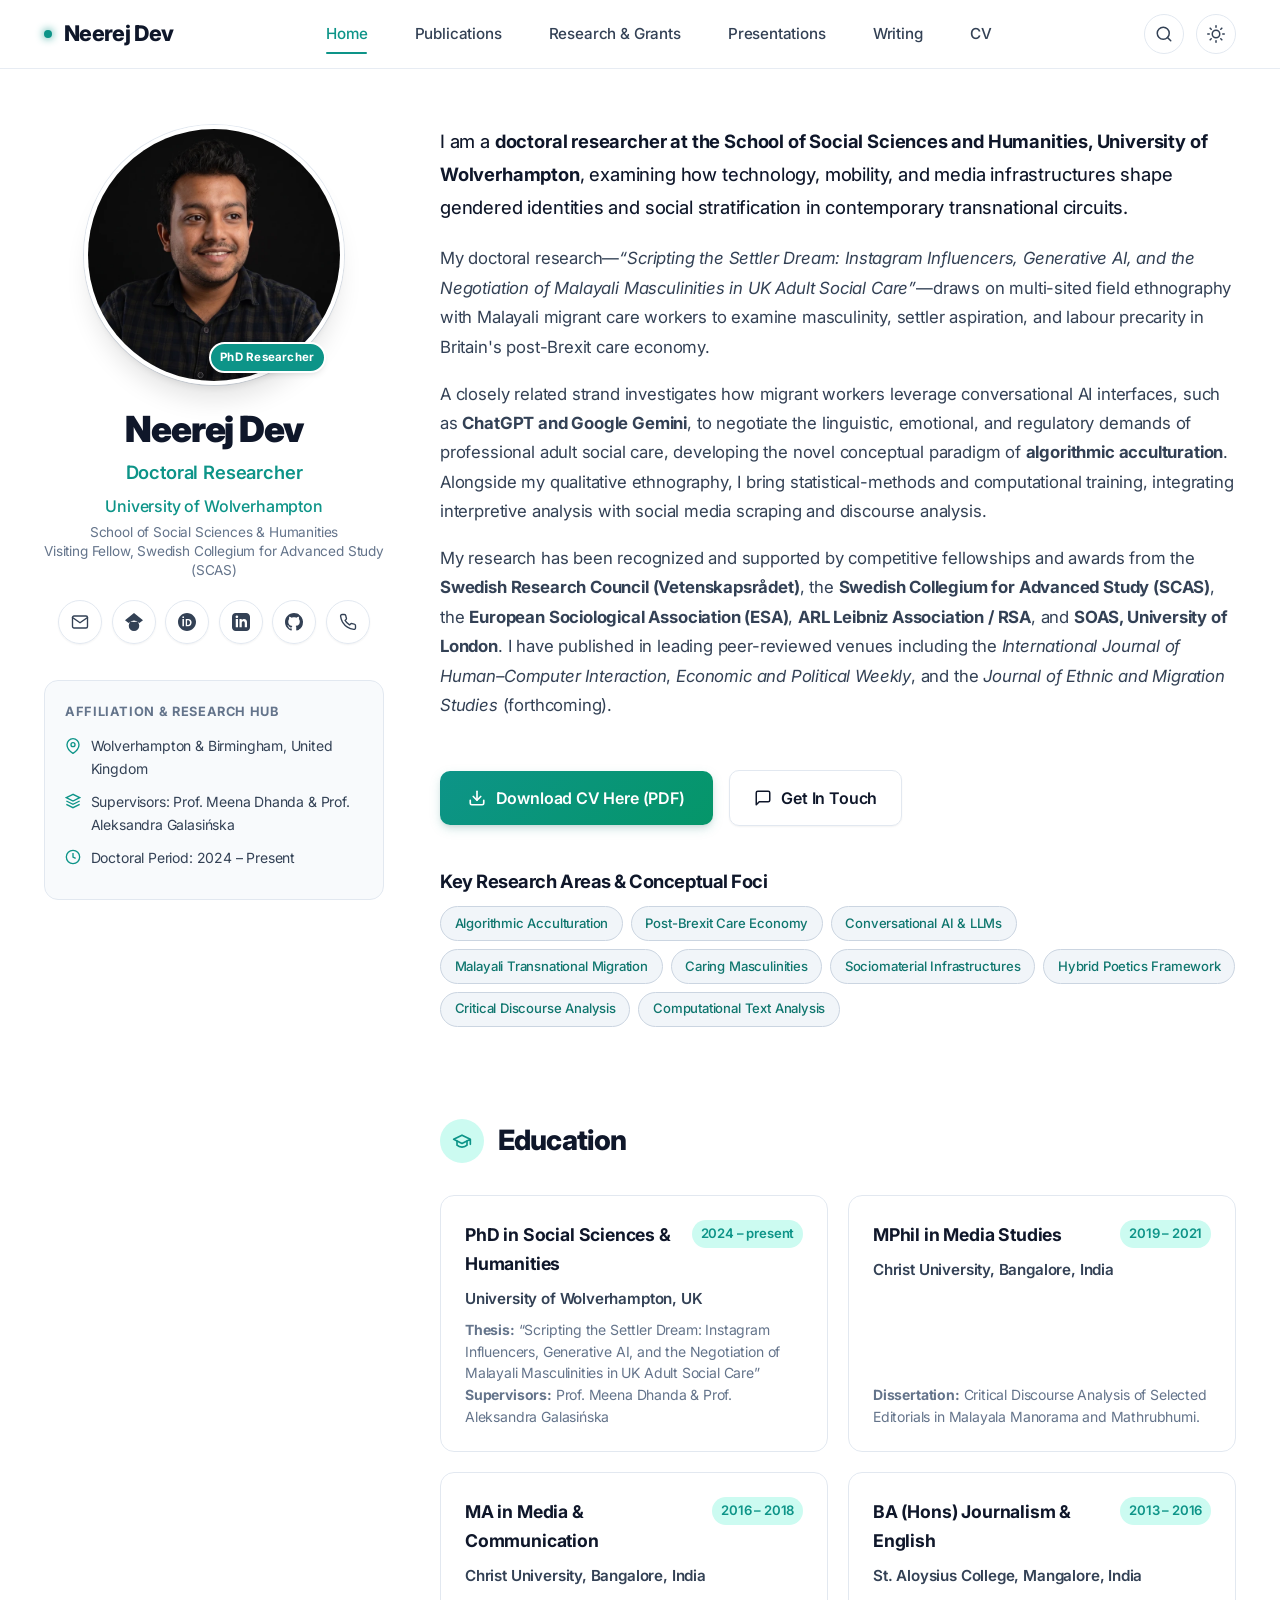
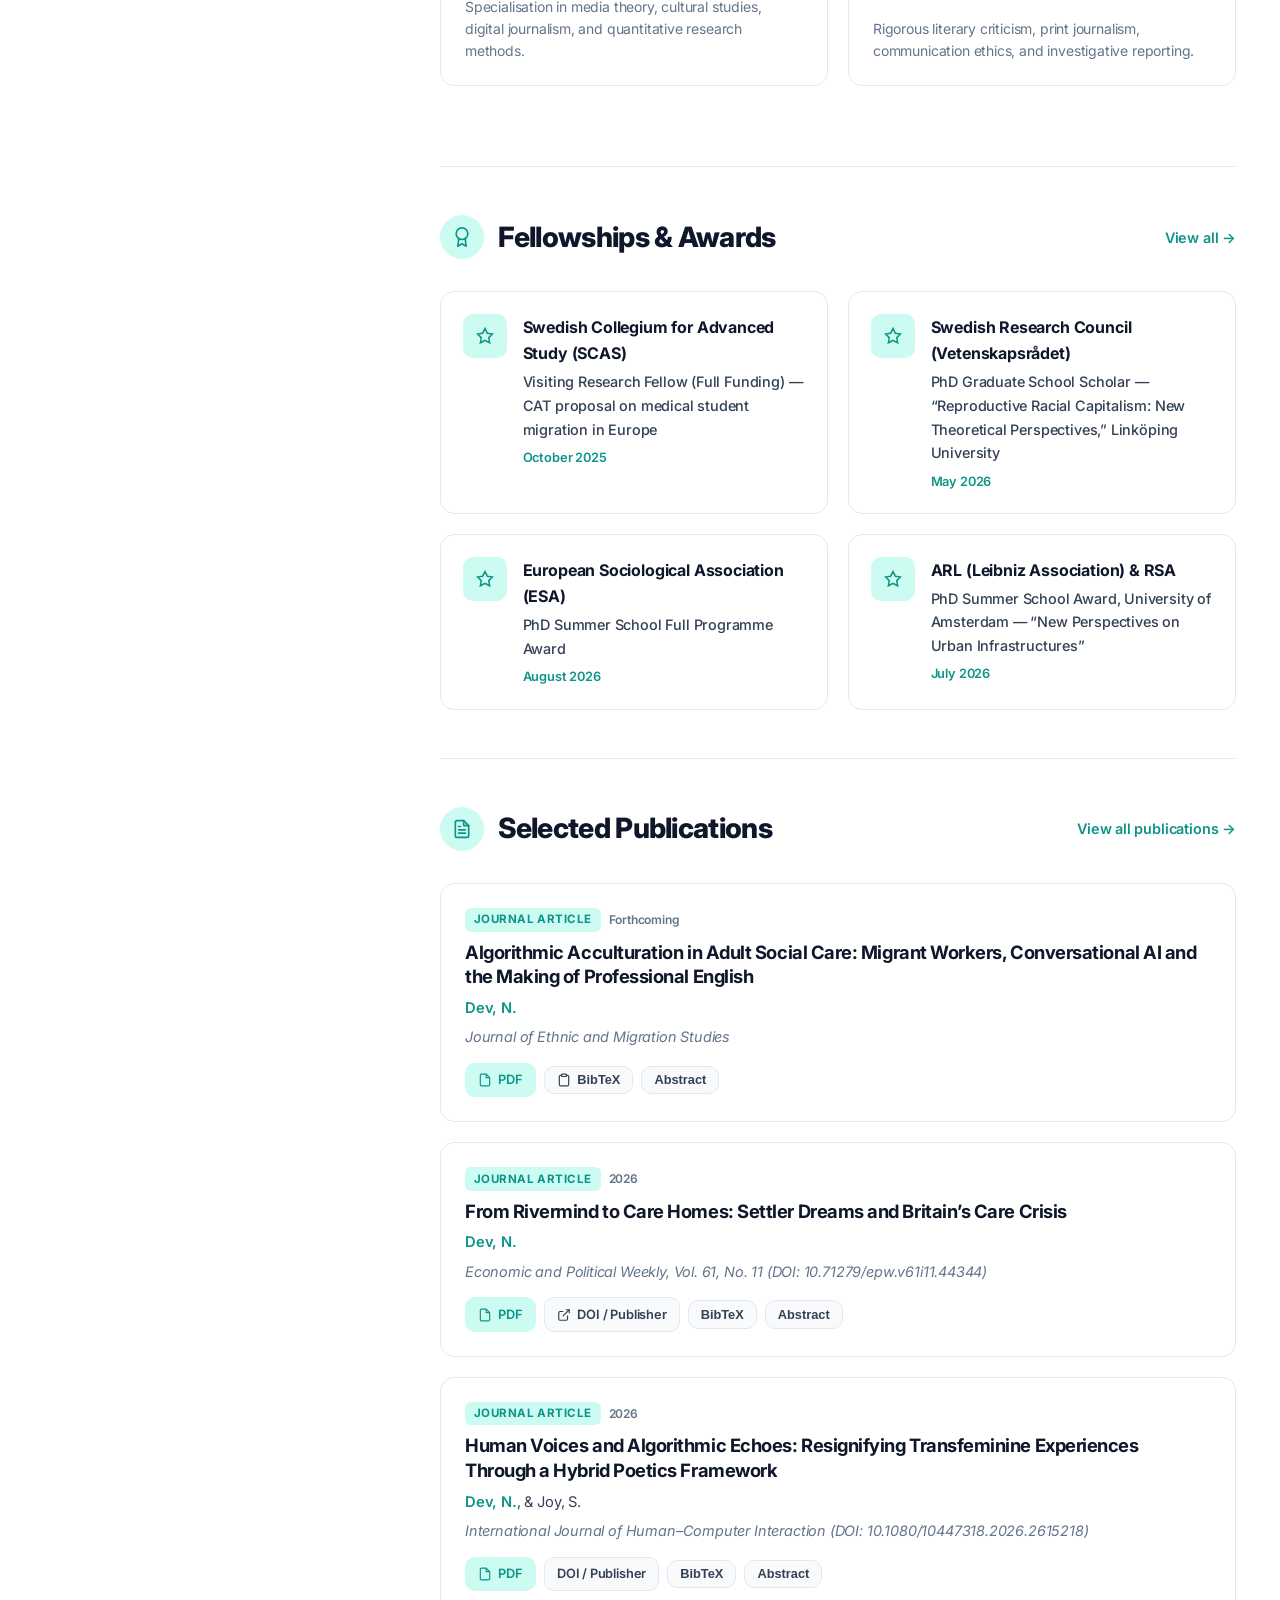
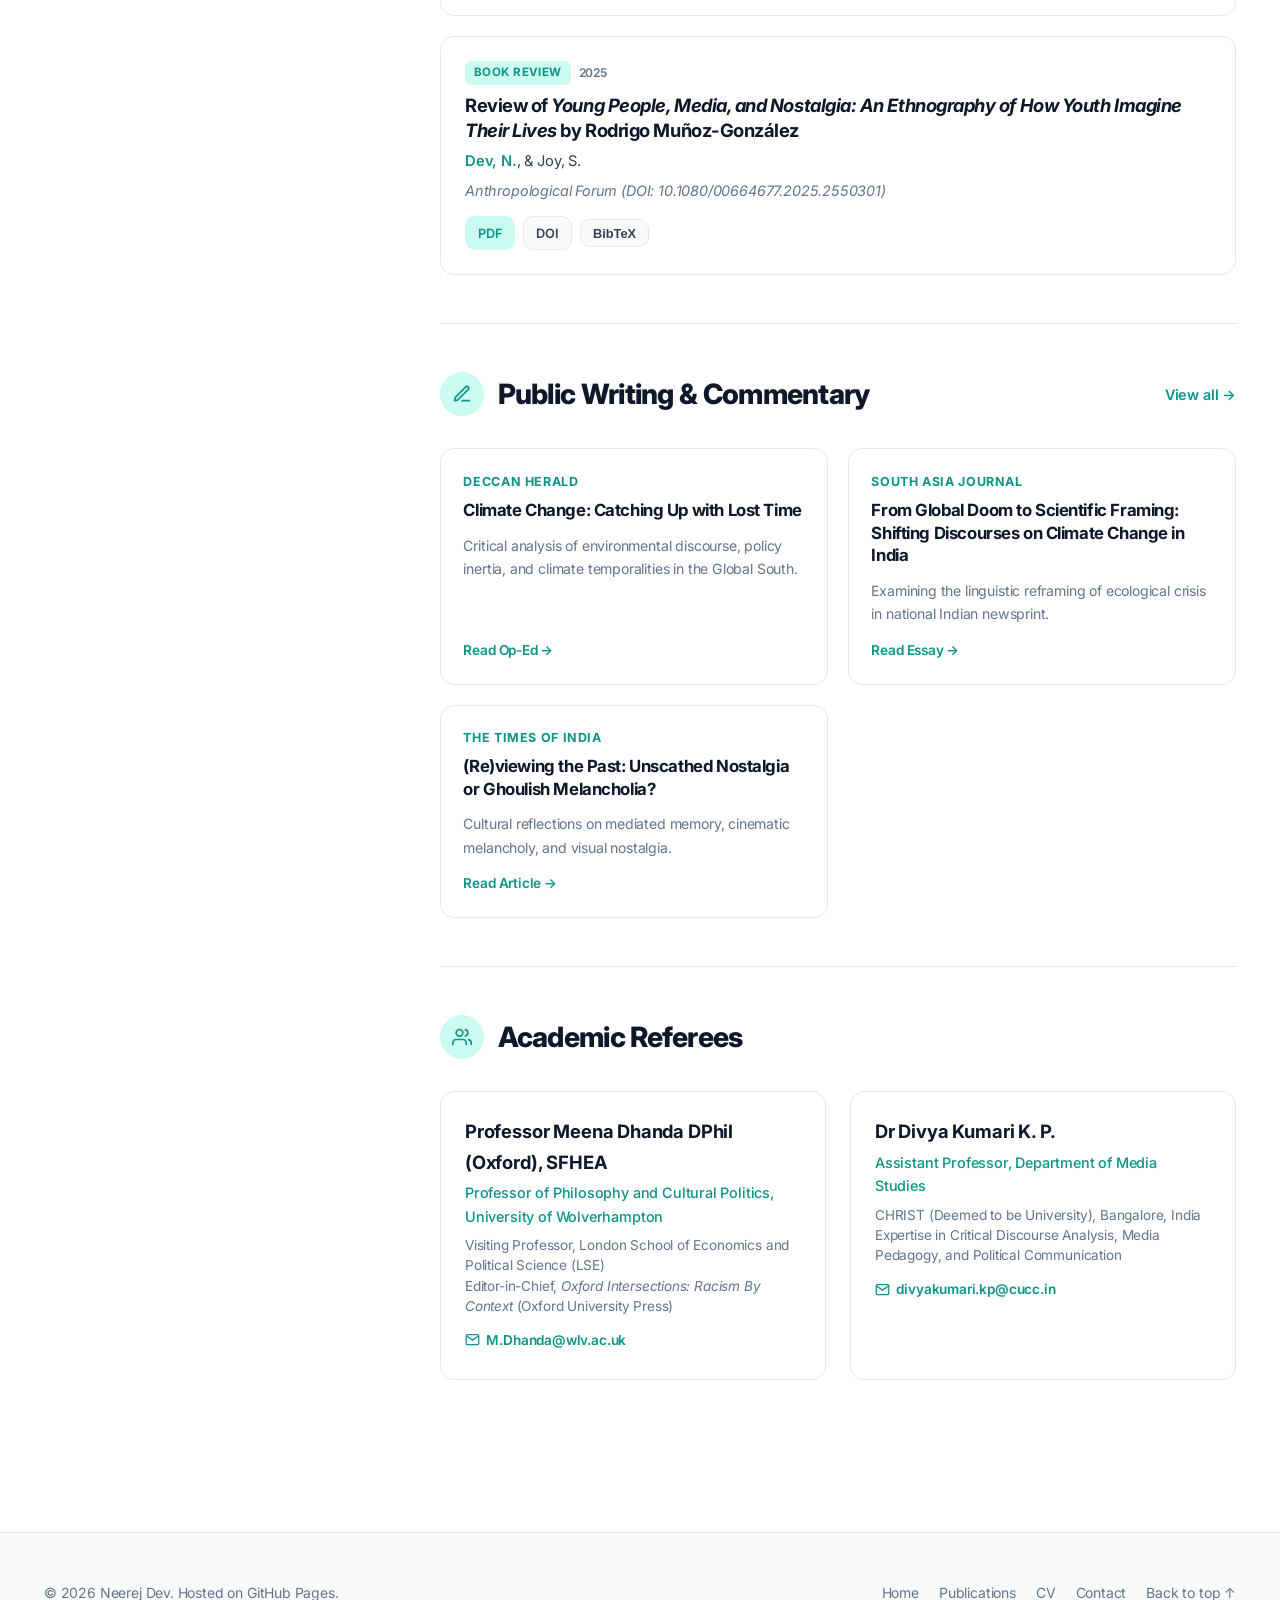
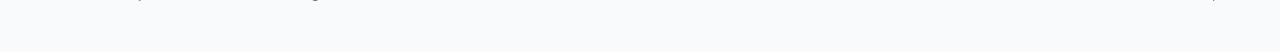
==== index.html @ 5bda4aef "Initial release of Neerej Dev academic website for GitHub Pages" ====
<!DOCTYPE html>
<html lang="en" data-theme="light">
<head>
  <meta charset="utf-8" />
  <meta name="viewport" content="width=device-width, initial-scale=1" />
  <title>Neerej Dev | Doctoral Researcher & Sociologist</title>
  
  <meta name="author" content="Neerej Dev" />
  <meta name="description" content="Personal academic website of Neerej Dev, Doctoral Researcher at the University of Wolverhampton examining technology, mobility, algorithmic acculturation, and media infrastructures." />
  
  <!-- Open Graph / Social Media Meta -->
  <meta property="og:site_name" content="Neerej Dev" />
  <meta property="og:title" content="Neerej Dev | Doctoral Researcher" />
  <meta property="og:description" content="Doctoral Researcher at University of Wolverhampton. Investigating migration, care economies, generative AI, and algorithmic acculturation." />
  <meta property="og:type" content="profile" />
  <meta property="og:image" content="assets/images/neerej-avatar.webp" />
  <meta name="twitter:card" content="summary" />
  <meta name="twitter:title" content="Neerej Dev" />
  <meta name="twitter:description" content="Doctoral Researcher at the University of Wolverhampton." />
  
  <link rel="icon" type="image/png" href="assets/images/favicon.png" />
  <link rel="apple-touch-icon" href="assets/images/favicon.png" />

  <!-- Google Fonts: Inter -->
  <link rel="preconnect" href="https://fonts.googleapis.com">
  <link rel="preconnect" href="https://fonts.gstatic.com" crossorigin>
  <link href="https://fonts.googleapis.com/css2?family=Inter:wght@300;400;500;600;700;800;900&display=swap" rel="stylesheet">

  <!-- Core Stylesheet -->
  <link rel="stylesheet" href="assets/css/style.css" />

  <!-- Schema.org Academic Profile JSON-LD -->
  <script type="application/ld+json">
  {
    "@context": "https://schema.org",
    "@type": "Person",
    "name": "Neerej Dev",
    "jobTitle": "Doctoral Researcher",
    "worksFor": {
      "@type": "CollegeOrUniversity",
      "name": "University of Wolverhampton"
    },
    "email": "mailto:N.dev2@wlv.ac.uk",
    "telephone": "+447721998365",
    "sameAs": [
      "https://scholar.google.com/citations?user=PYp7N-kAAAAJ&hl=en",
      "https://orcid.org/0000-0003-3918-2406",
      "https://www.linkedin.com/in/neerej-dev/",
      "https://github.com/neerejdev"
    ]
  }
  </script>
</head>

<body id="top">

  <!-- ========================================================================
       STICKY HEADER & NAVIGATION
       ======================================================================== -->
  <header class="site-header">
    <div class="container">
      <nav class="navbar" aria-label="Main Navigation">
        <a class="navbar-brand" href="index.html">
          <span class="brand-dot"></span>
          Neerej Dev
        </a>

        <ul class="nav-links" id="nav-links">
          <li><a class="nav-link active" href="index.html">Home</a></li>
          <li><a class="nav-link" href="publications.html">Publications</a></li>
          <li><a class="nav-link" href="research.html">Research & Grants</a></li>
          <li><a class="nav-link" href="talks.html">Presentations</a></li>
          <li><a class="nav-link" href="writing.html">Writing</a></li>
          <li><a class="nav-link" href="cv.html">CV</a></li>
        </ul>

        <div class="nav-actions">
          <!-- Live Instant Search Button -->
          <button class="icon-btn" id="search-toggle" aria-label="Search site" title="Search (Cmd+K)">
            <svg width="18" height="18" viewBox="0 0 24 24" fill="none" stroke="currentColor" stroke-width="2" stroke-linecap="round" stroke-linejoin="round">
              <circle cx="11" cy="11" r="8"></circle>
              <line x1="21" y1="21" x2="16.65" y2="16.65"></line>
            </svg>
          </button>

          <!-- Dark / Light Theme Toggle -->
          <button class="icon-btn" id="theme-toggle" aria-label="Toggle dark/light mode" title="Toggle Appearance">
            <!-- Sun icon (for dark mode) -->
            <svg class="sun-icon" width="18" height="18" viewBox="0 0 24 24" fill="none" stroke="currentColor" stroke-width="2" stroke-linecap="round" stroke-linejoin="round">
              <circle cx="12" cy="12" r="5"></circle>
              <line x1="12" y1="1" x2="12" y2="3"></line>
              <line x1="12" y1="21" x2="12" y2="23"></line>
              <line x1="4.22" y1="4.22" x2="5.64" y2="5.64"></line>
              <line x1="18.36" y1="18.36" x2="19.78" y2="19.78"></line>
              <line x1="1" y1="12" x2="3" y2="12"></line>
              <line x1="21" y1="12" x2="23" y2="12"></line>
              <line x1="4.22" y1="19.78" x2="5.64" y2="18.36"></line>
              <line x1="18.36" y1="5.64" x2="19.78" y2="4.22"></line>
            </svg>
          </button>

          <!-- Mobile Hamburger Toggle -->
          <button class="icon-btn mobile-menu-btn" id="mobile-menu-btn" aria-label="Toggle navigation menu">
            <svg width="20" height="20" viewBox="0 0 24 24" fill="none" stroke="currentColor" stroke-width="2" stroke-linecap="round" stroke-linejoin="round">
              <line x1="3" y1="12" x2="21" y2="12"></line>
              <line x1="3" y1="6" x2="21" y2="6"></line>
              <line x1="3" y1="18" x2="21" y2="18"></line>
            </svg>
          </button>
        </div>
      </nav>
    </div>
  </header>

  <!-- ========================================================================
       HERO PROFILE & BIOGRAPHY (hanzhang.xyz Layout)
       ======================================================================== -->
  <main>
    <section class="hero-section">
      <div class="container">
        <div class="hero-grid">
          
          <!-- LEFT COLUMN: Avatar, Title, Social Badges, Contact Quick Links -->
          <aside class="profile-col">
            <div class="avatar-wrapper">
              <picture>
                <source srcset="assets/images/neerej-avatar.webp" type="image/webp">
                <img src="assets/images/neerej-avatar.png" alt="Neerej Dev" class="avatar-img" width="260" height="260" />
              </picture>
              <span class="status-badge">PhD Researcher</span>
            </div>

            <h1 class="profile-name">Neerej Dev</h1>
            <p class="profile-title">Doctoral Researcher</p>
            <p class="profile-institution">
              <a href="https://www.wlv.ac.uk" target="_blank" rel="noopener">University of Wolverhampton</a>
            </p>
            <p class="profile-fellowship">
              School of Social Sciences & Humanities<br>
              Visiting Fellow, Swedish Collegium for Advanced Study (SCAS)
            </p>

            <!-- Social Links (Round interactive buttons) -->
            <div class="social-links">
              <!-- Email -->
              <a href="mailto:N.dev2@wlv.ac.uk" class="social-btn" title="Email: N.dev2@wlv.ac.uk" aria-label="Email">
                <svg width="18" height="18" viewBox="0 0 24 24" fill="none" stroke="currentColor" stroke-width="1.8" stroke-linecap="round" stroke-linejoin="round">
                  <path d="M4 4h16c1.1 0 2 .9 2 2v12c0 1.1-.9 2-2 2H4c-1.1 0-2-.9-2-2V6c0-1.1.9-2 2-2z"></path>
                  <polyline points="22,6 12,13 2,6"></polyline>
                </svg>
              </a>

              <!-- Google Scholar -->
              <a href="https://scholar.google.com/citations?user=PYp7N-kAAAAJ&hl=en" target="_blank" rel="noopener" class="social-btn" title="Google Scholar Profile" aria-label="Google Scholar">
                <svg width="18" height="18" viewBox="0 0 24 24" fill="currentColor">
                  <path d="M12 24a7 7 0 1 1 0-14 7 7 0 0 1 0 14zm0-24L0 9.5l4.838 3.94A8 8 0 0 1 12 12a8 8 0 0 1 7.162 1.44L24 9.5 12 0z"/>
                </svg>
              </a>

              <!-- ORCID -->
              <a href="https://orcid.org/0000-0003-3918-2406" target="_blank" rel="noopener" class="social-btn" title="ORCID iD" aria-label="ORCID">
                <svg width="18" height="18" viewBox="0 0 256 256" fill="currentColor">
                  <path d="M128 0C57.307 0 0 57.307 0 128s57.307 128 128 128 128-57.307 128-128S198.693 0 128 0zm-43.23 189.702H62.91V86.298h21.86v103.404zm-10.93-117.75c-7.07 0-12.8-5.73-12.8-12.8s5.73-12.8 12.8-12.8 12.8 5.73 12.8 12.8-5.73 12.8-12.8 12.8zm118.88 64.91c0 30.5-17.72 52.84-48.45 52.84H110.1V86.3h35.81c29.13 0 48.36 21.08 48.36 50.56zm-22.38.25c0-18.42-10.6-32.33-28.72-32.33h-12.78v64.67h12.78c18.12 0 28.72-13.92 28.72-32.34z"/>
                </svg>
              </a>

              <!-- LinkedIn -->
              <a href="https://www.linkedin.com/in/neerej-dev/" target="_blank" rel="noopener" class="social-btn" title="LinkedIn Profile" aria-label="LinkedIn">
                <svg width="18" height="18" viewBox="0 0 24 24" fill="currentColor">
                  <path d="M19 0h-14c-2.761 0-5 2.239-5 5v14c0 2.761 2.239 5 5 5h14c2.762 0 5-2.239 5-5v-14c0-2.761-2.761-5-5-5zm-11 19h-3v-11h3v11zm-1.5-12.268c-.966 0-1.75-.79-1.75-1.764s.784-1.764 1.75-1.764 1.75.79 1.75 1.764-.783 1.764-1.75 1.764zm13.5 12.268h-3v-5.604c0-3.368-4-3.113-4 0v5.604h-3v-11h3v1.765c1.396-2.586 7-2.777 7 2.476v6.759z"/>
                </svg>
              </a>

              <!-- GitHub -->
              <a href="https://github.com/neerejdev" target="_blank" rel="noopener" class="social-btn" title="GitHub Profile" aria-label="GitHub">
                <svg width="18" height="18" viewBox="0 0 24 24" fill="currentColor">
                  <path d="M12 0C5.37 0 0 5.37 0 12c0 5.31 3.435 9.795 8.205 11.385.6.105.825-.255.825-.57 0-.285-.015-1.23-.015-2.235-3.015.555-3.795-.735-4.035-1.41-.135-.345-.72-1.41-1.23-1.695-.42-.225-1.02-.78-.015-.795.945-.015 1.62.87 1.845 1.23 1.08 1.815 2.805 1.305 3.495.99.105-.78.42-1.305.765-1.605-2.67-.3-5.46-1.335-5.46-5.925 0-1.305.465-2.385 1.23-3.225-.12-.3-.54-1.53.12-3.18 0 0 1.005-.315 3.3 1.23.96-.27 1.98-.405 3-.405s2.04.135 3 .405c2.295-1.56 3.3-1.23 3.3-1.23.66 1.65.24 2.88.12 3.18.765.84 1.23 1.905 1.23 3.225 0 4.605-2.805 5.625-5.475 5.925.435.375.81 1.095.81 2.22 0 1.605-.015 2.895-.015 3.3 0 .315.225.69.825.57A12.02 12.02 0 0024 12c0-6.63-5.37-12-12-12z"/>
                </svg>
              </a>

              <!-- Phone -->
              <a href="tel:+447721998365" class="social-btn" title="Phone: +44 7721 998365" aria-label="Phone">
                <svg width="18" height="18" viewBox="0 0 24 24" fill="none" stroke="currentColor" stroke-width="1.8" stroke-linecap="round" stroke-linejoin="round">
                  <path d="M22 16.92v3a2 2 0 0 1-2.18 2 19.79 19.79 0 0 1-8.63-3.07 19.5 19.5 0 0 1-6-6 19.79 19.79 0 0 1-3.07-8.67A2 2 0 0 1 4.11 2h3a2 2 0 0 1 2 1.72 12.84 12.84 0 0 0 .7 2.81 2 2 0 0 1-.45 2.11L8.09 9.91a16 16 0 0 0 6 6l1.27-1.27a2 2 0 0 1 2.11-.45 12.84 12.84 0 0 0 2.81.7A2 2 0 0 1 22 16.92z"></path>
                </svg>
              </a>
            </div>

            <!-- Quick Meta Box -->
            <div class="sidebar-box">
              <div class="sidebar-box-title">Affiliation & Research Hub</div>
              <ul class="meta-list">
                <li class="meta-item">
                  <svg width="16" height="16" viewBox="0 0 24 24" fill="none" stroke="currentColor" stroke-width="2"><path d="M21 10c0 7-9 13-9 13s-9-6-9-13a9 9 0 0 1 18 0z"></path><circle cx="12" cy="10" r="3"></circle></svg>
                  <span>Wolverhampton & Birmingham, United Kingdom</span>
                </li>
                <li class="meta-item">
                  <svg width="16" height="16" viewBox="0 0 24 24" fill="none" stroke="currentColor" stroke-width="2"><path d="M12 2L2 7l10 5 10-5-10-5zM2 17l10 5 10-5M2 12l10 5 10-5"></path></svg>
                  <span>Supervisors: Prof. Meena Dhanda & Prof. Aleksandra Galasińska</span>
                </li>
                <li class="meta-item">
                  <svg width="16" height="16" viewBox="0 0 24 24" fill="none" stroke="currentColor" stroke-width="2"><circle cx="12" cy="12" r="10"></circle><polyline points="12 6 12 12 16 14"></polyline></svg>
                  <span>Doctoral Period: 2024 – Present</span>
                </li>
              </ul>
            </div>
          </aside>

          <!-- RIGHT COLUMN: Biography, CV Download, Education, Research Interests -->
          <article class="main-col">
            <div class="bio-prose">
              <p class="bio-lead">
                I am a <strong>doctoral researcher at the School of Social Sciences and Humanities, University of Wolverhampton</strong>, examining how technology, mobility, and media infrastructures shape gendered identities and social stratification in contemporary transnational circuits.
              </p>
              
              <p>
                My doctoral research—<em>“Scripting the Settler Dream: Instagram Influencers, Generative AI, and the Negotiation of Malayali Masculinities in UK Adult Social Care”</em>—draws on multi-sited field ethnography with Malayali migrant care workers to examine masculinity, settler aspiration, and labour precarity in Britain's post-Brexit care economy.
              </p>

              <p>
                A closely related strand investigates how migrant workers leverage conversational AI interfaces, such as <strong>ChatGPT and Google Gemini</strong>, to negotiate the linguistic, emotional, and regulatory demands of professional adult social care, developing the novel conceptual paradigm of <strong>algorithmic acculturation</strong>. Alongside my qualitative ethnography, I bring statistical-methods and computational training, integrating interpretive analysis with social media scraping and discourse analysis.
              </p>

              <p>
                My research has been recognized and supported by competitive fellowships and awards from the <strong>Swedish Research Council (Vetenskapsrådet)</strong>, the <strong>Swedish Collegium for Advanced Study (SCAS)</strong>, the <strong>European Sociological Association (ESA)</strong>, <strong>ARL Leibniz Association / RSA</strong>, and <strong>SOAS, University of London</strong>. I have published in leading peer-reviewed venues including the <em>International Journal of Human–Computer Interaction</em>, <em>Economic and Political Weekly</em>, and the <em>Journal of Ethnic and Migration Studies</em> (forthcoming).
              </p>
            </div>

            <!-- Download CV & Research Action Banner (hanzhang.xyz CTA style) -->
            <div class="action-banner">
              <a href="files/Neerej_Dev_CV.pdf" target="_blank" class="btn-primary" download="Neerej_Dev_CV.pdf">
                <svg width="18" height="18" viewBox="0 0 24 24" fill="none" stroke="currentColor" stroke-width="2.2" stroke-linecap="round" stroke-linejoin="round">
                  <path d="M21 15v4a2 2 0 0 1-2 2H5a2 2 0 0 1-2-2v-4"></path>
                  <polyline points="7 10 12 15 17 10"></polyline>
                  <line x1="12" y1="15" x2="12" y2="3"></line>
                </svg>
                Download CV Here (PDF)
              </a>

              <a href="mailto:N.dev2@wlv.ac.uk" class="btn-secondary">
                <svg width="18" height="18" viewBox="0 0 24 24" fill="none" stroke="currentColor" stroke-width="2" stroke-linecap="round" stroke-linejoin="round">
                  <path d="M21 15a2 2 0 0 1-2 2H7l-4 4V5a2 2 0 0 1 2-2h14a2 2 0 0 1 2 2z"></path>
                </svg>
                Get In Touch
              </a>
            </div>

            <!-- Research Interests Tag Cloud -->
            <div style="margin-bottom: 2rem;">
              <h3 style="font-size: 1.15rem; font-weight: 700; margin-bottom: 0.85rem; color: var(--text-primary);">
                Key Research Areas & Conceptual Foci
              </h3>
              <div class="tag-cloud">
                <span class="tag-pill">Algorithmic Acculturation</span>
                <span class="tag-pill">Post-Brexit Care Economy</span>
                <span class="tag-pill">Conversational AI & LLMs</span>
                <span class="tag-pill">Malayali Transnational Migration</span>
                <span class="tag-pill">Caring Masculinities</span>
                <span class="tag-pill">Sociomaterial Infrastructures</span>
                <span class="tag-pill">Hybrid Poetics Framework</span>
                <span class="tag-pill">Critical Discourse Analysis</span>
                <span class="tag-pill">Computational Text Analysis</span>
              </div>
            </div>

            <!-- ==============================================================
                 EDUCATION SECTION (hanzhang.xyz style cards)
                 ============================================================== -->
            <section class="section" id="education" style="border-top: none; padding-top: 1rem;">
              <div class="section-header">
                <div class="section-title-wrap">
                  <div class="section-icon-badge">
                    <svg width="20" height="20" viewBox="0 0 24 24" fill="none" stroke="currentColor" stroke-width="2" stroke-linecap="round" stroke-linejoin="round">
                      <path d="M22 10v6M2 10l10-5 10 5-10 5z"></path>
                      <path d="M6 12v5c3 3 9 3 12 0v-5"></path>
                    </svg>
                  </div>
                  <h2 class="section-title">Education</h2>
                </div>
              </div>

              <div class="education-grid">
                <!-- PhD -->
                <div class="edu-card">
                  <div class="edu-header">
                    <div class="edu-degree">PhD in Social Sciences & Humanities</div>
                    <span class="edu-year">2024 – present</span>
                  </div>
                  <div class="edu-institution">University of Wolverhampton, UK</div>
                  <div class="edu-details">
                    <strong>Thesis:</strong> “Scripting the Settler Dream: Instagram Influencers, Generative AI, and the Negotiation of Malayali Masculinities in UK Adult Social Care”<br>
                    <strong>Supervisors:</strong> Prof. Meena Dhanda & Prof. Aleksandra Galasińska
                  </div>
                </div>

                <!-- MPhil -->
                <div class="edu-card">
                  <div class="edu-header">
                    <div class="edu-degree">MPhil in Media Studies</div>
                    <span class="edu-year">2019 – 2021</span>
                  </div>
                  <div class="edu-institution">Christ University, Bangalore, India</div>
                  <div class="edu-details">
                    <strong>Dissertation:</strong> Critical Discourse Analysis of Selected Editorials in Malayala Manorama and Mathrubhumi.
                  </div>
                </div>

                <!-- MA -->
                <div class="edu-card">
                  <div class="edu-header">
                    <div class="edu-degree">MA in Media & Communication</div>
                    <span class="edu-year">2016 – 2018</span>
                  </div>
                  <div class="edu-institution">Christ University, Bangalore, India</div>
                  <div class="edu-details">
                    Specialisation in media theory, cultural studies, digital journalism, and quantitative research methods.
                  </div>
                </div>

                <!-- BA -->
                <div class="edu-card">
                  <div class="edu-header">
                    <div class="edu-degree">BA (Hons) Journalism & English</div>
                    <span class="edu-year">2013 – 2016</span>
                  </div>
                  <div class="edu-institution">St. Aloysius College, Mangalore, India</div>
                  <div class="edu-details">
                    Rigorous literary criticism, print journalism, communication ethics, and investigative reporting.
                  </div>
                </div>
              </div>
            </section>

            <!-- ==============================================================
                 FELLOWSHIPS, GRANTS & AWARDS (hanzhang.xyz style)
                 ============================================================== -->
            <section class="section" id="awards">
              <div class="section-header">
                <div class="section-title-wrap">
                  <div class="section-icon-badge">
                    <svg width="20" height="20" viewBox="0 0 24 24" fill="none" stroke="currentColor" stroke-width="2" stroke-linecap="round" stroke-linejoin="round">
                      <circle cx="12" cy="8" r="7"></circle>
                      <polyline points="8.21 13.89 7 23 12 20 17 23 15.79 13.88"></polyline>
                    </svg>
                  </div>
                  <h2 class="section-title">Fellowships & Awards</h2>
                </div>
                <a href="research.html" class="section-link">View all &rarr;</a>
              </div>

              <div class="award-grid">
                <!-- SCAS Uppsala -->
                <div class="award-card">
                  <div class="award-icon-box">
                    <svg width="18" height="18" viewBox="0 0 24 24" fill="none" stroke="currentColor" stroke-width="2"><path d="M12 2l3.09 6.26L22 9.27l-5 4.87 1.18 6.88L12 17.77l-6.18 3.25L7 14.14 2 9.27l6.91-1.01L12 2z"></path></svg>
                  </div>
                  <div class="award-body">
                    <div class="award-org">Swedish Collegium for Advanced Study (SCAS)</div>
                    <div class="award-title">Visiting Research Fellow (Full Funding) — CAT proposal on medical student migration in Europe</div>
                    <div class="award-date">October 2025</div>
                  </div>
                </div>

                <!-- Vetenskapsrådet / Linköping -->
                <div class="award-card">
                  <div class="award-icon-box">
                    <svg width="18" height="18" viewBox="0 0 24 24" fill="none" stroke="currentColor" stroke-width="2"><path d="M12 2l3.09 6.26L22 9.27l-5 4.87 1.18 6.88L12 17.77l-6.18 3.25L7 14.14 2 9.27l6.91-1.01L12 2z"></path></svg>
                  </div>
                  <div class="award-body">
                    <div class="award-org">Swedish Research Council (Vetenskapsrådet)</div>
                    <div class="award-title">PhD Graduate School Scholar — “Reproductive Racial Capitalism: New Theoretical Perspectives,” Linköping University</div>
                    <div class="award-date">May 2026</div>
                  </div>
                </div>

                <!-- ESA -->
                <div class="award-card">
                  <div class="award-icon-box">
                    <svg width="18" height="18" viewBox="0 0 24 24" fill="none" stroke="currentColor" stroke-width="2"><path d="M12 2l3.09 6.26L22 9.27l-5 4.87 1.18 6.88L12 17.77l-6.18 3.25L7 14.14 2 9.27l6.91-1.01L12 2z"></path></svg>
                  </div>
                  <div class="award-body">
                    <div class="award-org">European Sociological Association (ESA)</div>
                    <div class="award-title">PhD Summer School Full Programme Award</div>
                    <div class="award-date">August 2026</div>
                  </div>
                </div>

                <!-- ARL Leibniz / RSA Amsterdam -->
                <div class="award-card">
                  <div class="award-icon-box">
                    <svg width="18" height="18" viewBox="0 0 24 24" fill="none" stroke="currentColor" stroke-width="2"><path d="M12 2l3.09 6.26L22 9.27l-5 4.87 1.18 6.88L12 17.77l-6.18 3.25L7 14.14 2 9.27l6.91-1.01L12 2z"></path></svg>
                  </div>
                  <div class="award-body">
                    <div class="award-org">ARL (Leibniz Association) & RSA</div>
                    <div class="award-title">PhD Summer School Award, University of Amsterdam — “New Perspectives on Urban Infrastructures”</div>
                    <div class="award-date">July 2026</div>
                  </div>
                </div>
              </div>
            </section>

            <!-- ==============================================================
                 SELECTED PUBLICATIONS PREVIEW (hanzhang.xyz style)
                 ============================================================== -->
            <section class="section" id="publications">
              <div class="section-header">
                <div class="section-title-wrap">
                  <div class="section-icon-badge">
                    <svg width="20" height="20" viewBox="0 0 24 24" fill="none" stroke="currentColor" stroke-width="2" stroke-linecap="round" stroke-linejoin="round">
                      <path d="M14 2H6a2 2 0 0 0-2 2v16a2 2 0 0 0 2 2h12a2 2 0 0 0 2-2V8z"></path>
                      <polyline points="14 2 14 8 20 8"></polyline>
                      <line x1="16" y1="13" x2="8" y2="13"></line>
                      <line x1="16" y1="17" x2="8" y2="17"></line>
                      <polyline points="10 9 9 9 8 9"></polyline>
                    </svg>
                  </div>
                  <h2 class="section-title">Selected Publications</h2>
                </div>
                <a href="publications.html" class="section-link">View all publications &rarr;</a>
              </div>

              <div class="pub-list">
                
                <!-- JEMS Forthcoming -->
                <div class="pub-card" id="pub-dev2026algorithmic" data-type="journal">
                  <div class="pub-meta-top">
                    <span class="pub-type-badge">Journal Article</span>
                    <span class="pub-year-badge">Forthcoming</span>
                  </div>
                  <h3 class="pub-title">
                    <a href="publications.html#pub-dev2026algorithmic">Algorithmic Acculturation in Adult Social Care: Migrant Workers, Conversational AI and the Making of Professional English</a>
                  </h3>
                  <div class="pub-authors"><strong>Dev, N.</strong></div>
                  <div class="pub-venue">Journal of Ethnic and Migration Studies</div>
                  <div class="pub-links">
                    <a href="files/Neerej_Dev_CV.pdf" class="pub-action-btn btn-pdf" target="_blank">
                      <svg width="14" height="14" viewBox="0 0 24 24" fill="none" stroke="currentColor" stroke-width="2"><path d="M14 2H6a2 2 0 0 0-2 2v16a2 2 0 0 0 2 2h12a2 2 0 0 0 2-2V8z"></path><polyline points="14 2 14 8 20 8"></polyline></svg>
                      PDF
                    </a>
                    <button class="pub-action-btn" onclick="openBibtexModal('dev2026algorithmic')">
                      <svg width="14" height="14" viewBox="0 0 24 24" fill="none" stroke="currentColor" stroke-width="2"><path d="M16 4h2a2 2 0 0 1 2 2v14a2 2 0 0 1-2 2H6a2 2 0 0 1-2-2V6a2 2 0 0 1 2-2h2"></path><rect x="8" y="2" width="8" height="4" rx="1" ry="1"></rect></svg>
                      BibTeX
                    </button>
                    <button class="pub-action-btn" onclick="toggleAbstract('dev2026algorithmic')">
                      Abstract
                    </button>
                  </div>
                  <div class="pub-abstract" id="abstract-dev2026algorithmic">
                    Examines how Malayali migrant care workers in post-Brexit Britain utilize generative conversational AI platforms (ChatGPT and Google Gemini) to navigate the punitive linguistic and regulatory demands of clinical recording in elder care homes, theorizing the emergence of <em>algorithmic acculturation</em>.
                  </div>
                </div>

                <!-- EPW 2026 Settler Dreams -->
                <div class="pub-card" id="pub-dev2026from" data-type="journal">
                  <div class="pub-meta-top">
                    <span class="pub-type-badge">Journal Article</span>
                    <span class="pub-year-badge">2026</span>
                  </div>
                  <h3 class="pub-title">
                    <a href="files/From-Rivermind-to-Care-Homes-Settler-Dreams-EPW-2026.pdf" target="_blank">From Rivermind to Care Homes: Settler Dreams and Britain’s Care Crisis</a>
                  </h3>
                  <div class="pub-authors"><strong>Dev, N.</strong></div>
                  <div class="pub-venue">Economic and Political Weekly, Vol. 61, No. 11 (DOI: 10.71279/epw.v61i11.44344)</div>
                  <div class="pub-links">
                    <a href="files/From-Rivermind-to-Care-Homes-Settler-Dreams-EPW-2026.pdf" class="pub-action-btn btn-pdf" target="_blank">
                      <svg width="14" height="14" viewBox="0 0 24 24" fill="none" stroke="currentColor" stroke-width="2"><path d="M14 2H6a2 2 0 0 0-2 2v16a2 2 0 0 0 2 2h12a2 2 0 0 0 2-2V8z"></path><polyline points="14 2 14 8 20 8"></polyline></svg>
                      PDF
                    </a>
                    <a href="https://doi.org/10.71279/epw.v61i11.44344" class="pub-action-btn" target="_blank" rel="noopener">
                      <svg width="14" height="14" viewBox="0 0 24 24" fill="none" stroke="currentColor" stroke-width="2"><path d="M18 13v6a2 2 0 0 1-2 2H5a2 2 0 0 1-2-2V8a2 2 0 0 1 2-2h6"></path><polyline points="15 3 21 3 21 9"></polyline><line x1="10" y1="14" x2="21" y2="3"></line></svg>
                      DOI / Publisher
                    </a>
                    <button class="pub-action-btn" onclick="openBibtexModal('dev2026from')">
                      BibTeX
                    </button>
                    <button class="pub-action-btn" onclick="toggleAbstract('dev2026from')">
                      Abstract
                    </button>
                  </div>
                  <div class="pub-abstract" id="abstract-dev2026from">
                    Critically interrogates how post-Brexit visa conditionality and institutional shortages produce hyper-precarity for Malayali migrant care workers, tracing how aspirations of settlement collide with the extractive routines of the British care home.
                  </div>
                </div>

                <!-- IJHCI 2026 -->
                <div class="pub-card" id="pub-dev2026human" data-type="journal">
                  <div class="pub-meta-top">
                    <span class="pub-type-badge">Journal Article</span>
                    <span class="pub-year-badge">2026</span>
                  </div>
                  <h3 class="pub-title">
                    <a href="files/Human-Voices-and-Algorithmic-Echoes-IJHCI-2026.pdf" target="_blank">Human Voices and Algorithmic Echoes: Resignifying Transfeminine Experiences Through a Hybrid Poetics Framework</a>
                  </h3>
                  <div class="pub-authors"><strong>Dev, N.</strong>, & Joy, S.</div>
                  <div class="pub-venue">International Journal of Human–Computer Interaction (DOI: 10.1080/10447318.2026.2615218)</div>
                  <div class="pub-links">
                    <a href="files/Human-Voices-and-Algorithmic-Echoes-IJHCI-2026.pdf" class="pub-action-btn btn-pdf" target="_blank">
                      <svg width="14" height="14" viewBox="0 0 24 24" fill="none" stroke="currentColor" stroke-width="2"><path d="M14 2H6a2 2 0 0 0-2 2v16a2 2 0 0 0 2 2h12a2 2 0 0 0 2-2V8z"></path><polyline points="14 2 14 8 20 8"></polyline></svg>
                      PDF
                    </a>
                    <a href="https://doi.org/10.1080/10447318.2026.2615218" class="pub-action-btn" target="_blank" rel="noopener">
                      DOI / Publisher
                    </a>
                    <button class="pub-action-btn" onclick="openBibtexModal('dev2026human')">
                      BibTeX
                    </button>
                    <button class="pub-action-btn" onclick="toggleAbstract('dev2026human')">
                      Abstract
                    </button>
                  </div>
                  <div class="pub-abstract" id="abstract-dev2026human">
                    Introduces the Hybrid Poetics Framework (HPF) to evaluate whether LLMs (GPT-4o) can authentically echo marginalized transfeminine subjectivities through focus groups and Turing-style qualitative discernment.
                  </div>
                </div>

                <!-- Anthropological Forum 2025 -->
                <div class="pub-card" id="pub-dev2025young" data-type="review">
                  <div class="pub-meta-top">
                    <span class="pub-type-badge">Book Review</span>
                    <span class="pub-year-badge">2025</span>
                  </div>
                  <h3 class="pub-title">
                    <a href="files/Young-People-Media-and-Nostalgia-Review-2025.pdf" target="_blank">Review of <em>Young People, Media, and Nostalgia: An Ethnography of How Youth Imagine Their Lives</em> by Rodrigo Muñoz-González</a>
                  </h3>
                  <div class="pub-authors"><strong>Dev, N.</strong>, & Joy, S.</div>
                  <div class="pub-venue">Anthropological Forum (DOI: 10.1080/00664677.2025.2550301)</div>
                  <div class="pub-links">
                    <a href="files/Young-People-Media-and-Nostalgia-Review-2025.pdf" class="pub-action-btn btn-pdf" target="_blank">
                      PDF
                    </a>
                    <a href="https://doi.org/10.1080/00664677.2025.2550301" class="pub-action-btn" target="_blank" rel="noopener">
                      DOI
                    </a>
                    <button class="pub-action-btn" onclick="openBibtexModal('dev2025young')">
                      BibTeX
                    </button>
                  </div>
                </div>

              </div>
            </section>

            <!-- ==============================================================
                 PUBLIC WRITING & MEDIA ESSAYS
                 ============================================================== -->
            <section class="section" id="writing">
              <div class="section-header">
                <div class="section-title-wrap">
                  <div class="section-icon-badge">
                    <svg width="20" height="20" viewBox="0 0 24 24" fill="none" stroke="currentColor" stroke-width="2" stroke-linecap="round" stroke-linejoin="round">
                      <path d="M12 20h9"></path>
                      <path d="M16.5 3.5a2.121 2.121 0 0 1 3 3L7 19l-4 1 1-4L16.5 3.5z"></path>
                    </svg>
                  </div>
                  <h2 class="section-title">Public Writing & Commentary</h2>
                </div>
                <a href="writing.html" class="section-link">View all &rarr;</a>
              </div>

              <div class="writing-grid">
                <div class="writing-card">
                  <div>
                    <div class="writing-outlet">Deccan Herald</div>
                    <h3 class="writing-title">Climate Change: Catching Up with Lost Time</h3>
                    <p style="font-size: 0.88rem; color: var(--text-muted); margin-bottom: 0.85rem;">
                      Critical analysis of environmental discourse, policy inertia, and climate temporalities in the Global South.
                    </p>
                  </div>
                  <a href="https://www.deccanherald.com/opinion/in-perspective/climate-change-catching-up-with-lost-time-1118784.html" target="_blank" rel="noopener" class="writing-link">
                    Read Op-Ed &rarr;
                  </a>
                </div>

                <div class="writing-card">
                  <div>
                    <div class="writing-outlet">South Asia Journal</div>
                    <h3 class="writing-title">From Global Doom to Scientific Framing: Shifting Discourses on Climate Change in India</h3>
                    <p style="font-size: 0.88rem; color: var(--text-muted); margin-bottom: 0.85rem;">
                      Examining the linguistic reframing of ecological crisis in national Indian newsprint.
                    </p>
                  </div>
                  <a href="http://southasiajournal.net/from-global-doom-to-scientific-framing-shifting-discourses-on-climate-change-in-india/" target="_blank" rel="noopener" class="writing-link">
                    Read Essay &rarr;
                  </a>
                </div>

                <div class="writing-card">
                  <div>
                    <div class="writing-outlet">The Times of India</div>
                    <h3 class="writing-title">(Re)viewing the Past: Unscathed Nostalgia or Ghoulish Melancholia?</h3>
                    <p style="font-size: 0.88rem; color: var(--text-muted); margin-bottom: 0.85rem;">
                      Cultural reflections on mediated memory, cinematic melancholy, and visual nostalgia.
                    </p>
                  </div>
                  <a href="https://timesofindia.indiatimes.com/blogs/the-untravelled-postcards/reviewing-the-past-unscathed-nostalgia-or-ghoulish-melancholia/" target="_blank" rel="noopener" class="writing-link">
                    Read Article &rarr;
                  </a>
                </div>
              </div>
            </section>

            <!-- ==============================================================
                 ACADEMIC REFEREES
                 ============================================================== -->
            <section class="section" id="referees">
              <div class="section-header">
                <div class="section-title-wrap">
                  <div class="section-icon-badge">
                    <svg width="20" height="20" viewBox="0 0 24 24" fill="none" stroke="currentColor" stroke-width="2" stroke-linecap="round" stroke-linejoin="round">
                      <path d="M17 21v-2a4 4 0 0 0-4-4H5a4 4 0 0 0-4 4v2"></path>
                      <circle cx="9" cy="7" r="4"></circle>
                      <path d="M23 21v-2a4 4 0 0 0-3-3.87"></path>
                      <path d="M16 3.13a4 4 0 0 1 0 7.75"></path>
                    </svg>
                  </div>
                  <h2 class="section-title">Academic Referees</h2>
                </div>
              </div>

              <div class="referee-grid">
                <div class="referee-card">
                  <div class="referee-name">Professor Meena Dhanda DPhil (Oxford), SFHEA</div>
                  <div class="referee-title">Professor of Philosophy and Cultural Politics, University of Wolverhampton</div>
                  <div class="referee-desc">
                    Visiting Professor, London School of Economics and Political Science (LSE)<br>
                    Editor-in-Chief, <em>Oxford Intersections: Racism By Context</em> (Oxford University Press)
                  </div>
                  <a href="mailto:M.Dhanda@wlv.ac.uk" class="referee-email">
                    <svg width="15" height="15" viewBox="0 0 24 24" fill="none" stroke="currentColor" stroke-width="2"><path d="M4 4h16c1.1 0 2 .9 2 2v12c0 1.1-.9 2-2 2H4c-1.1 0-2-.9-2-2V6c0-1.1.9-2 2-2z"></path><polyline points="22,6 12,13 2,6"></polyline></svg>
                    M.Dhanda@wlv.ac.uk
                  </a>
                </div>

                <div class="referee-card">
                  <div class="referee-name">Dr Divya Kumari K. P.</div>
                  <div class="referee-title">Assistant Professor, Department of Media Studies</div>
                  <div class="referee-desc">
                    CHRIST (Deemed to be University), Bangalore, India<br>
                    Expertise in Critical Discourse Analysis, Media Pedagogy, and Political Communication
                  </div>
                  <a href="mailto:divyakumari.kp@cucc.in" class="referee-email">
                    <svg width="15" height="15" viewBox="0 0 24 24" fill="none" stroke="currentColor" stroke-width="2"><path d="M4 4h16c1.1 0 2 .9 2 2v12c0 1.1-.9 2-2 2H4c-1.1 0-2-.9-2-2V6c0-1.1.9-2 2-2z"></path><polyline points="22,6 12,13 2,6"></polyline></svg>
                    divyakumari.kp@cucc.in
                  </a>
                </div>
              </div>
            </section>

          </article>
        </div>
      </div>
    </section>
  </main>

  <!-- ========================================================================
       FOOTER
       ======================================================================== -->
  <footer class="site-footer">
    <div class="container">
      <div class="footer-content">
        <div>
          &copy; 2026 Neerej Dev. Hosted on GitHub Pages.
        </div>
        <ul class="footer-links">
          <li><a href="index.html">Home</a></li>
          <li><a href="publications.html">Publications</a></li>
          <li><a href="cv.html">CV</a></li>
          <li><a href="mailto:N.dev2@wlv.ac.uk">Contact</a></li>
          <li><a href="#top">Back to top &uarr;</a></li>
        </ul>
      </div>
    </div>
  </footer>

  <!-- ========================================================================
       LIVE SEARCH MODAL (CMD+K)
       ======================================================================== -->
  <div class="modal-overlay" id="search-modal" role="dialog" aria-modal="true" aria-labelledby="search-modal-title">
    <div class="modal-container">
      <div class="modal-header">
        <h3 class="modal-title" id="search-modal-title">Instant Search</h3>
        <button class="modal-close" id="search-modal-close" aria-label="Close search">&times;</button>
      </div>
      <div class="modal-body">
        <div class="search-input-wrap">
          <svg width="18" height="18" viewBox="0 0 24 24" fill="none" stroke="currentColor" stroke-width="2">
            <circle cx="11" cy="11" r="8"></circle>
            <line x1="21" y1="21" x2="16.65" y2="16.65"></line>
          </svg>
          <input type="text" id="search-input" class="search-input" placeholder="Search by paper title, keyword, grant, year..." autocomplete="off" />
        </div>
        <div class="search-results" id="search-results">
          <!-- Populated dynamically via JS -->
        </div>
      </div>
    </div>
  </div>

  <!-- ========================================================================
       BIBTEX MODAL
       ======================================================================== -->
  <div class="modal-overlay" id="bibtex-modal" role="dialog" aria-modal="true" aria-labelledby="bibtex-modal-title">
    <div class="modal-container">
      <div class="modal-header">
        <h3 class="modal-title" id="bibtex-modal-title">BibTeX Citation</h3>
        <button class="modal-close" id="bibtex-modal-close" aria-label="Close modal">&times;</button>
      </div>
      <div class="modal-body">
        <pre class="bibtex-code" id="bibtex-code-content"></pre>
        <button class="btn-primary" id="bibtex-copy-btn" style="width: 100%; justify-content: center;">
          <svg width="16" height="16" viewBox="0 0 24 24" fill="none" stroke="currentColor" stroke-width="2"><rect x="9" y="9" width="13" height="13" rx="2" ry="2"></rect><path d="M5 15H4a2 2 0 0 1-2-2V4a2 2 0 0 1 2-2h9a2 2 0 0 1 2 2v1"></path></svg>
          Copy BibTeX Citation
        </button>
      </div>
    </div>
  </div>

  <!-- Core Scripts -->
  <script src="assets/js/main.js"></script>
</body>
</html>
---- assets/css/style.css ----
/* ==========================================================================
   NEEREJ DEV - ACADEMIC PORTFOLIO STYLESHEET
   Inspired by Hugo Blox Academic (hanzhang.xyz) with refined modern aesthetics
   ========================================================================== */

:root {
  /* Colors - Light Theme */
  --bg-primary: #ffffff;
  --bg-secondary: #f8fafc;
  --bg-tertiary: #f1f5f9;
  --card-bg: rgba(255, 255, 255, 0.9);
  --card-border: #e2e8f0;
  --card-hover-border: #0d9488;
  --text-primary: #0f172a;
  --text-secondary: #334155;
  --text-muted: #64748b;
  --accent-primary: #0d9488;       /* Emerald / Teal like hanzhang.xyz */
  --accent-secondary: #059669;
  --accent-hover: #0f766e;
  --accent-light: #ccfbf1;
  --accent-glow: rgba(13, 148, 136, 0.15);
  --nav-bg: rgba(255, 255, 255, 0.85);
  --nav-border: rgba(226, 232, 240, 0.8);
  --badge-bg: #f1f5f9;
  --badge-text: #0f766e;
  --badge-border: #cbd5e1;
  --code-bg: #f8fafc;
  --shadow-sm: 0 1px 2px 0 rgb(0 0 0 / 0.05);
  --shadow-md: 0 4px 6px -1px rgb(0 0 0 / 0.07), 0 2px 4px -2px rgb(0 0 0 / 0.07);
  --shadow-lg: 0 10px 15px -3px rgb(0 0 0 / 0.08), 0 4px 6px -4px rgb(0 0 0 / 0.08);
  --shadow-xl: 0 20px 25px -5px rgb(0 0 0 / 0.1), 0 8px 10px -6px rgb(0 0 0 / 0.1);
  --radius-sm: 0.375rem;
  --radius-md: 0.625rem;
  --radius-lg: 0.875rem;
  --radius-xl: 1.25rem;
  --radius-full: 9999px;
  --transition: all 0.25s cubic-bezier(0.4, 0, 0.2, 1);
}

[data-theme="dark"] {
  /* Colors - Dark Theme */
  --bg-primary: #0b0f17;
  --bg-secondary: #111827;
  --bg-tertiary: #1e293b;
  --card-bg: rgba(17, 24, 39, 0.85);
  --card-border: #1f2937;
  --card-hover-border: #14b8a6;
  --text-primary: #f8fafc;
  --text-secondary: #cbd5e1;
  --text-muted: #94a3b8;
  --accent-primary: #14b8a6;       /* Glowing Teal */
  --accent-secondary: #10b981;
  --accent-hover: #2dd4bf;
  --accent-light: rgba(20, 184, 166, 0.15);
  --accent-glow: rgba(20, 184, 166, 0.25);
  --nav-bg: rgba(11, 15, 23, 0.85);
  --nav-border: rgba(31, 41, 55, 0.8);
  --badge-bg: rgba(30, 41, 59, 0.8);
  --badge-text: #2dd4bf;
  --badge-border: #334155;
  --code-bg: #030712;
  --shadow-sm: 0 1px 2px 0 rgb(0 0 0 / 0.4);
  --shadow-md: 0 4px 6px -1px rgb(0 0 0 / 0.4), 0 2px 4px -2px rgb(0 0 0 / 0.4);
  --shadow-lg: 0 10px 15px -3px rgb(0 0 0 / 0.4), 0 4px 6px -4px rgb(0 0 0 / 0.4);
  --shadow-xl: 0 20px 25px -5px rgb(0 0 0 / 0.5), 0 8px 10px -6px rgb(0 0 0 / 0.5);
}

/* Reset & Box Sizing */
*, *::before, *::after {
  box-sizing: border-box;
  margin: 0;
  padding: 0;
}

html {
  scroll-behavior: smooth;
  font-size: 16px;
  -webkit-text-size-adjust: 100%;
}

body {
  font-family: 'Inter', -apple-system, BlinkMacSystemFont, "Segoe UI", Roboto, Helvetica, Arial, sans-serif;
  background-color: var(--bg-primary);
  color: var(--text-primary);
  line-height: 1.65;
  letter-spacing: -0.011em;
  transition: background-color 0.3s ease, color 0.3s ease;
  overflow-x: hidden;
  min-height: 100vh;
}

/* Container */
.container {
  width: 100%;
  max-width: 1240px;
  margin-left: auto;
  margin-right: auto;
  padding-left: 1.5rem;
  padding-right: 1.5rem;
}

/* Typography */
h1, h2, h3, h4, h5, h6 {
  color: var(--text-primary);
  font-weight: 700;
  line-height: 1.25;
  letter-spacing: -0.025em;
}

p {
  color: var(--text-secondary);
  margin-bottom: 1.1rem;
}

a {
  color: var(--accent-primary);
  text-decoration: none;
  transition: var(--transition);
}

a:hover {
  color: var(--accent-hover);
}

/* ==========================================================================
   NAVIGATION BAR
   ========================================================================== */
.site-header {
  position: sticky;
  top: 0;
  z-index: 50;
  background-color: var(--nav-bg);
  backdrop-filter: blur(14px);
  -webkit-backdrop-filter: blur(14px);
  border-bottom: 1px solid var(--nav-border);
  transition: var(--transition);
}

.navbar {
  display: flex;
  align-items: center;
  justify-content: space-between;
  height: 4.25rem;
}

.navbar-brand {
  display: flex;
  align-items: center;
  gap: 0.75rem;
  font-size: 1.35rem;
  font-weight: 800;
  color: var(--text-primary);
  letter-spacing: -0.03em;
}

.brand-dot {
  width: 8px;
  height: 8px;
  background: var(--accent-primary);
  border-radius: 50%;
  display: inline-block;
  box-shadow: 0 0 8px var(--accent-primary);
}

.nav-links {
  display: flex;
  align-items: center;
  gap: 1.75rem;
  list-style: none;
}

.nav-link {
  font-size: 0.95rem;
  font-weight: 500;
  color: var(--text-secondary);
  padding: 0.4rem 0.6rem;
  border-radius: var(--radius-sm);
  transition: var(--transition);
  position: relative;
}

.nav-link:hover, .nav-link.active {
  color: var(--accent-primary);
}

.nav-link.active::after {
  content: '';
  position: absolute;
  bottom: -4px;
  left: 0.6rem;
  right: 0.6rem;
  height: 2px;
  background-color: var(--accent-primary);
  border-radius: 2px;
}

.nav-actions {
  display: flex;
  align-items: center;
  gap: 0.75rem;
}

.icon-btn {
  background: transparent;
  border: 1px solid var(--card-border);
  color: var(--text-secondary);
  width: 2.5rem;
  height: 2.5rem;
  border-radius: var(--radius-full);
  display: flex;
  align-items: center;
  justify-content: center;
  cursor: pointer;
  transition: var(--transition);
}

.icon-btn:hover {
  background: var(--bg-tertiary);
  color: var(--accent-primary);
  border-color: var(--accent-primary);
  transform: translateY(-1px);
}

.mobile-menu-btn {
  display: none;
}

/* ==========================================================================
   HERO / RESUME BIOGRAPHY SECTION (hanzhang.xyz layout)
   ========================================================================== */
.hero-section {
  padding: 3.5rem 0 2.5rem;
}

.hero-grid {
  display: grid;
  grid-template-columns: 340px 1fr;
  gap: 3.5rem;
  align-items: start;
}

/* Left Profile Column */
.profile-col {
  display: flex;
  flex-direction: column;
  align-items: center;
  text-align: center;
  position: sticky;
  top: 6rem;
}

.avatar-wrapper {
  position: relative;
  width: 260px;
  height: 260px;
  margin-bottom: 1.5rem;
}

.avatar-img {
  width: 100%;
  height: 100%;
  object-fit: cover;
  border-radius: 50%;
  border: 4px solid var(--bg-primary);
  box-shadow: var(--shadow-xl), 0 0 0 1px var(--card-border);
  transition: transform 0.3s ease, box-shadow 0.3s ease;
}

.avatar-wrapper:hover .avatar-img {
  transform: scale(1.02);
  box-shadow: 0 25px 30px -10px var(--accent-glow), 0 0 0 3px var(--accent-primary);
}

.status-badge {
  position: absolute;
  bottom: 12px;
  right: 18px;
  background: var(--accent-primary);
  color: #ffffff;
  padding: 0.25rem 0.6rem;
  font-size: 0.72rem;
  font-weight: 700;
  border-radius: var(--radius-full);
  border: 2px solid var(--bg-primary);
  box-shadow: var(--shadow-md);
  letter-spacing: 0.02em;
}

.profile-name {
  font-size: 2.25rem;
  font-weight: 900;
  line-height: 1.15;
  margin-bottom: 0.4rem;
  letter-spacing: -0.03em;
}

.profile-title {
  font-size: 1.15rem;
  font-weight: 600;
  color: var(--accent-primary);
  margin-bottom: 0.35rem;
}

.profile-institution {
  font-size: 1rem;
  font-weight: 500;
  color: var(--text-secondary);
  margin-bottom: 0.25rem;
}

.profile-fellowship {
  font-size: 0.85rem;
  color: var(--text-muted);
  line-height: 1.4;
  margin-bottom: 1.25rem;
}

/* Social Buttons */
.social-links {
  display: flex;
  flex-wrap: wrap;
  justify-content: center;
  gap: 0.6rem;
  margin-bottom: 1.75rem;
}

.social-btn {
  width: 2.75rem;
  height: 2.75rem;
  border-radius: var(--radius-full);
  background: var(--card-bg);
  color: var(--text-secondary);
  display: flex;
  align-items: center;
  justify-content: center;
  border: 1px solid var(--card-border);
  box-shadow: var(--shadow-sm);
  transition: var(--transition);
}

.social-btn:hover {
  color: #ffffff;
  background: var(--accent-primary);
  border-color: var(--accent-primary);
  transform: translateY(-3px) scale(1.05);
  box-shadow: 0 10px 15px -3px var(--accent-glow);
}

/* Left Sidebar Quick Highlights */
.sidebar-box {
  width: 100%;
  background: var(--bg-secondary);
  border: 1px solid var(--card-border);
  border-radius: var(--radius-lg);
  padding: 1.25rem;
  text-align: left;
  margin-top: 0.5rem;
}

.sidebar-box-title {
  font-size: 0.8rem;
  text-transform: uppercase;
  letter-spacing: 0.05em;
  color: var(--text-muted);
  font-weight: 700;
  margin-bottom: 0.75rem;
}

.meta-list {
  list-style: none;
  font-size: 0.875rem;
}

.meta-item {
  display: flex;
  align-items: flex-start;
  gap: 0.6rem;
  margin-bottom: 0.6rem;
  color: var(--text-secondary);
}

.meta-item svg {
  flex-shrink: 0;
  margin-top: 0.2rem;
  color: var(--accent-primary);
}

/* Right Content Column */
.main-col {
  display: flex;
  flex-direction: column;
}

.bio-prose {
  font-size: 1.05rem;
  line-height: 1.75;
  color: var(--text-secondary);
  margin-bottom: 2rem;
}

.bio-lead {
  font-size: 1.15rem;
  font-weight: 450;
  color: var(--text-primary);
  line-height: 1.8;
  margin-bottom: 1.25rem;
}

.bio-lead strong {
  color: var(--text-primary);
}

/* Download CV Banner */
.action-banner {
  display: flex;
  flex-wrap: wrap;
  align-items: center;
  gap: 1rem;
  margin-bottom: 2.75rem;
}

.btn-primary {
  display: inline-flex;
  align-items: center;
  gap: 0.6rem;
  padding: 0.85rem 1.75rem;
  background: linear-gradient(135deg, var(--accent-primary), var(--accent-secondary));
  color: #ffffff !important;
  font-size: 1rem;
  font-weight: 600;
  border-radius: var(--radius-md);
  box-shadow: var(--shadow-md), 0 4px 12px var(--accent-glow);
  transition: var(--transition);
  border: none;
  cursor: pointer;
}

.btn-primary:hover {
  transform: translateY(-2px) scale(1.02);
  box-shadow: var(--shadow-lg), 0 8px 20px var(--accent-glow);
}

.btn-secondary {
  display: inline-flex;
  align-items: center;
  gap: 0.6rem;
  padding: 0.85rem 1.5rem;
  background: var(--card-bg);
  color: var(--text-primary) !important;
  font-size: 1rem;
  font-weight: 600;
  border-radius: var(--radius-md);
  border: 1px solid var(--card-border);
  box-shadow: var(--shadow-sm);
  transition: var(--transition);
}

.btn-secondary:hover {
  border-color: var(--accent-primary);
  color: var(--accent-primary) !important;
  transform: translateY(-2px);
  box-shadow: var(--shadow-md);
}

/* Research Tags */
.tag-cloud {
  display: flex;
  flex-wrap: wrap;
  gap: 0.5rem;
  margin-bottom: 2.75rem;
}

.tag-pill {
  font-size: 0.82rem;
  font-weight: 500;
  padding: 0.35rem 0.85rem;
  border-radius: var(--radius-full);
  background: var(--badge-bg);
  color: var(--badge-text);
  border: 1px solid var(--badge-border);
  transition: var(--transition);
}

.tag-pill:hover {
  border-color: var(--accent-primary);
  background: var(--accent-light);
  transform: translateY(-1px);
}

/* ==========================================================================
   SECTION HEADINGS & LAYOUT
   ========================================================================== */
.section {
  padding: 3rem 0;
  border-top: 1px solid var(--card-border);
}

.section-header {
  display: flex;
  align-items: center;
  justify-content: space-between;
  margin-bottom: 2rem;
}

.section-title-wrap {
  display: flex;
  align-items: center;
  gap: 0.85rem;
}

.section-icon-badge {
  width: 2.75rem;
  height: 2.75rem;
  border-radius: 50%;
  background: var(--accent-light);
  color: var(--accent-primary);
  display: flex;
  align-items: center;
  justify-content: center;
  flex-shrink: 0;
}

.section-title {
  font-size: 1.75rem;
  font-weight: 800;
  letter-spacing: -0.025em;
}

.section-link {
  font-size: 0.9rem;
  font-weight: 600;
  display: flex;
  align-items: center;
  gap: 0.35rem;
}

/* ==========================================================================
   EDUCATION CARDS
   ========================================================================== */
.education-grid {
  display: grid;
  grid-template-columns: repeat(auto-fit, minmax(280px, 1fr));
  gap: 1.25rem;
  margin-bottom: 2rem;
}

.edu-card {
  background: var(--card-bg);
  border: 1px solid var(--card-border);
  border-radius: var(--radius-lg);
  padding: 1.5rem;
  transition: var(--transition);
  display: flex;
  flex-direction: column;
  position: relative;
  overflow: hidden;
}

.edu-card::before {
  content: '';
  position: absolute;
  top: 0;
  left: 0;
  width: 4px;
  height: 100%;
  background: var(--accent-primary);
  opacity: 0;
  transition: opacity 0.25s ease;
}

.edu-card:hover {
  transform: translateY(-3px);
  border-color: var(--card-hover-border);
  box-shadow: var(--shadow-lg);
}

.edu-card:hover::before {
  opacity: 1;
}

.edu-header {
  display: flex;
  align-items: flex-start;
  justify-content: space-between;
  margin-bottom: 0.5rem;
}

.edu-degree {
  font-size: 1.1rem;
  font-weight: 700;
  color: var(--text-primary);
}

.edu-year {
  font-size: 0.82rem;
  font-weight: 600;
  color: var(--accent-primary);
  background: var(--accent-light);
  padding: 0.2rem 0.55rem;
  border-radius: var(--radius-full);
  white-space: nowrap;
}

.edu-institution {
  font-size: 0.95rem;
  font-weight: 600;
  color: var(--text-secondary);
  margin-bottom: 0.5rem;
}

.edu-details {
  font-size: 0.875rem;
  color: var(--text-muted);
  line-height: 1.55;
  margin-top: auto;
}

/* ==========================================================================
   RESEARCH FELLOWSHIPS & HONORS CARDS
   ========================================================================== */
.award-grid {
  display: grid;
  grid-template-columns: repeat(auto-fit, minmax(320px, 1fr));
  gap: 1.25rem;
}

.award-card {
  background: var(--card-bg);
  border: 1px solid var(--card-border);
  border-radius: var(--radius-lg);
  padding: 1.35rem;
  transition: var(--transition);
  display: flex;
  gap: 1rem;
}

.award-card:hover {
  transform: translateY(-2px);
  border-color: var(--card-hover-border);
  box-shadow: var(--shadow-md);
}

.award-icon-box {
  width: 2.75rem;
  height: 2.75rem;
  border-radius: var(--radius-md);
  background: var(--accent-light);
  color: var(--accent-primary);
  display: flex;
  align-items: center;
  justify-content: center;
  flex-shrink: 0;
}

.award-body {
  flex: 1;
}

.award-org {
  font-size: 1rem;
  font-weight: 700;
  color: var(--text-primary);
  margin-bottom: 0.2rem;
}

.award-title {
  font-size: 0.9rem;
  font-weight: 500;
  color: var(--text-secondary);
  margin-bottom: 0.35rem;
}

.award-date {
  font-size: 0.8rem;
  color: var(--accent-primary);
  font-weight: 600;
}

/* ==========================================================================
   PUBLICATIONS LIST (hanzhang.xyz pub-list-item style)
   ========================================================================== */
.pub-filters {
  display: flex;
  flex-wrap: wrap;
  gap: 0.5rem;
  margin-bottom: 1.75rem;
}

.filter-btn {
  background: var(--bg-secondary);
  border: 1px solid var(--card-border);
  color: var(--text-secondary);
  padding: 0.45rem 1rem;
  border-radius: var(--radius-full);
  font-size: 0.85rem;
  font-weight: 600;
  cursor: pointer;
  transition: var(--transition);
}

.filter-btn:hover, .filter-btn.active {
  background: var(--accent-primary);
  color: #ffffff;
  border-color: var(--accent-primary);
}

.pub-list {
  display: flex;
  flex-direction: column;
  gap: 1.25rem;
}

.pub-card {
  background: var(--card-bg);
  border: 1px solid var(--card-border);
  border-radius: var(--radius-lg);
  padding: 1.5rem;
  transition: var(--transition);
  position: relative;
}

.pub-card:hover {
  border-color: var(--card-hover-border);
  box-shadow: var(--shadow-md);
}

.pub-meta-top {
  display: flex;
  align-items: center;
  gap: 0.5rem;
  margin-bottom: 0.5rem;
  flex-wrap: wrap;
}

.pub-type-badge {
  font-size: 0.72rem;
  font-weight: 700;
  text-transform: uppercase;
  letter-spacing: 0.04em;
  padding: 0.15rem 0.55rem;
  border-radius: var(--radius-sm);
  background: var(--accent-light);
  color: var(--accent-primary);
}

.pub-year-badge {
  font-size: 0.75rem;
  font-weight: 600;
  color: var(--text-muted);
}

.pub-title {
  font-size: 1.15rem;
  font-weight: 700;
  line-height: 1.35;
  margin-bottom: 0.4rem;
}

.pub-title a {
  color: var(--text-primary);
}

.pub-title a:hover {
  color: var(--accent-primary);
}

.pub-authors {
  font-size: 0.92rem;
  color: var(--text-secondary);
  margin-bottom: 0.35rem;
}

.pub-authors strong {
  color: var(--accent-primary);
  font-weight: 600;
}

.pub-venue {
  font-size: 0.9rem;
  font-style: italic;
  color: var(--text-muted);
  margin-bottom: 0.85rem;
}

.pub-links {
  display: flex;
  flex-wrap: wrap;
  gap: 0.5rem;
  align-items: center;
}

.pub-action-btn {
  display: inline-flex;
  align-items: center;
  gap: 0.4rem;
  padding: 0.35rem 0.75rem;
  font-size: 0.8rem;
  font-weight: 600;
  border-radius: var(--radius-md);
  background: var(--bg-secondary);
  color: var(--text-secondary);
  border: 1px solid var(--card-border);
  cursor: pointer;
  transition: var(--transition);
  text-decoration: none;
}

.pub-action-btn:hover {
  background: var(--bg-tertiary);
  color: var(--accent-primary);
  border-color: var(--accent-primary);
  transform: translateY(-1px);
}

.pub-action-btn.btn-pdf {
  background: var(--accent-light);
  color: var(--accent-primary);
  border-color: transparent;
}

.pub-action-btn.btn-pdf:hover {
  background: var(--accent-primary);
  color: #ffffff;
}

/* Collapsible Abstract */
.pub-abstract {
  display: none;
  margin-top: 1rem;
  padding: 1rem 1.25rem;
  background: var(--bg-secondary);
  border-radius: var(--radius-md);
  font-size: 0.88rem;
  color: var(--text-secondary);
  line-height: 1.6;
  border-left: 3px solid var(--accent-primary);
}

.pub-abstract.open {
  display: block;
  animation: fadeIn 0.25s ease-in-out;
}

/* ==========================================================================
   CONFERENCE PRESENTATIONS & WRITING CARDS
   ========================================================================== */
.presentation-item {
  display: flex;
  gap: 1.25rem;
  padding: 1.25rem 0;
  border-bottom: 1px solid var(--card-border);
}

.presentation-item:last-child {
  border-bottom: none;
}

.presentation-year {
  font-size: 0.95rem;
  font-weight: 700;
  color: var(--accent-primary);
  min-width: 4.5rem;
}

.presentation-content h4 {
  font-size: 1.05rem;
  font-weight: 600;
  color: var(--text-primary);
  margin-bottom: 0.25rem;
}

.presentation-venue {
  font-size: 0.9rem;
  color: var(--text-muted);
}

/* Media Cards */
.writing-grid {
  display: grid;
  grid-template-columns: repeat(auto-fit, minmax(320px, 1fr));
  gap: 1.25rem;
}

.writing-card {
  background: var(--card-bg);
  border: 1px solid var(--card-border);
  border-radius: var(--radius-lg);
  padding: 1.4rem;
  transition: var(--transition);
  display: flex;
  flex-direction: column;
  justify-content: space-between;
}

.writing-card:hover {
  transform: translateY(-3px);
  border-color: var(--card-hover-border);
  box-shadow: var(--shadow-md);
}

.writing-outlet {
  font-size: 0.78rem;
  font-weight: 700;
  text-transform: uppercase;
  color: var(--accent-primary);
  letter-spacing: 0.05em;
  margin-bottom: 0.4rem;
}

.writing-title {
  font-size: 1.05rem;
  font-weight: 700;
  color: var(--text-primary);
  margin-bottom: 0.75rem;
  line-height: 1.35;
}

.writing-link {
  font-size: 0.85rem;
  font-weight: 600;
  display: inline-flex;
  align-items: center;
  gap: 0.35rem;
  margin-top: auto;
}

/* ==========================================================================
   REFEREES SECTION
   ========================================================================== */
.referee-grid {
  display: grid;
  grid-template-columns: repeat(auto-fit, minmax(340px, 1fr));
  gap: 1.5rem;
}

.referee-card {
  background: var(--card-bg);
  border: 1px solid var(--card-border);
  border-radius: var(--radius-lg);
  padding: 1.5rem;
  transition: var(--transition);
}

.referee-card:hover {
  border-color: var(--card-hover-border);
  box-shadow: var(--shadow-md);
}

.referee-name {
  font-size: 1.15rem;
  font-weight: 700;
  color: var(--text-primary);
  margin-bottom: 0.25rem;
}

.referee-title {
  font-size: 0.9rem;
  font-weight: 500;
  color: var(--accent-primary);
  margin-bottom: 0.4rem;
}

.referee-desc {
  font-size: 0.85rem;
  color: var(--text-muted);
  line-height: 1.5;
  margin-bottom: 0.75rem;
}

.referee-email {
  font-size: 0.85rem;
  font-weight: 600;
  display: inline-flex;
  align-items: center;
  gap: 0.4rem;
}

/* ==========================================================================
   FOOTER
   ========================================================================== */
.site-footer {
  border-top: 1px solid var(--card-border);
  padding: 3rem 0;
  background: var(--bg-secondary);
  font-size: 0.875rem;
  color: var(--text-muted);
  margin-top: 4rem;
}

.footer-content {
  display: flex;
  align-items: center;
  justify-content: space-between;
  flex-wrap: wrap;
  gap: 1.5rem;
}

.footer-links {
  display: flex;
  gap: 1.25rem;
  list-style: none;
}

.footer-links a {
  color: var(--text-muted);
}

.footer-links a:hover {
  color: var(--accent-primary);
}

/* ==========================================================================
   MODAL & TOAST DIALOGS (Live Search & BibTeX Viewer)
   ========================================================================== */
.modal-overlay {
  position: fixed;
  inset: 0;
  z-index: 100;
  background: rgba(0, 0, 0, 0.65);
  backdrop-filter: blur(6px);
  -webkit-backdrop-filter: blur(6px);
  display: none;
  align-items: flex-start;
  justify-content: center;
  padding: 5vh 1rem 1rem;
}

.modal-overlay.active {
  display: flex;
  animation: fadeIn 0.2s ease-out;
}

.modal-container {
  background: var(--bg-primary);
  border: 1px solid var(--card-border);
  border-radius: var(--radius-xl);
  width: 100%;
  max-width: 680px;
  max-height: 85vh;
  display: flex;
  flex-direction: column;
  overflow: hidden;
  box-shadow: var(--shadow-xl);
}

.modal-header {
  display: flex;
  align-items: center;
  justify-content: space-between;
  padding: 1.25rem 1.5rem;
  border-bottom: 1px solid var(--card-border);
}

.modal-title {
  font-size: 1.15rem;
  font-weight: 700;
}

.modal-close {
  background: transparent;
  border: none;
  font-size: 1.5rem;
  cursor: pointer;
  color: var(--text-muted);
  width: 2rem;
  height: 2rem;
  display: flex;
  align-items: center;
  justify-content: center;
  border-radius: var(--radius-sm);
}

.modal-close:hover {
  color: var(--text-primary);
  background: var(--bg-tertiary);
}

.modal-body {
  padding: 1.5rem;
  overflow-y: auto;
}

/* Search input */
.search-input-wrap {
  position: relative;
  margin-bottom: 1rem;
}

.search-input-wrap svg {
  position: absolute;
  left: 1rem;
  top: 50%;
  transform: translateY(-50%);
  color: var(--text-muted);
}

.search-input {
  width: 100%;
  padding: 0.85rem 1rem 0.85rem 2.85rem;
  font-size: 1rem;
  border-radius: var(--radius-md);
  border: 1px solid var(--card-border);
  background: var(--bg-secondary);
  color: var(--text-primary);
  outline: none;
  transition: var(--transition);
}

.search-input:focus {
  border-color: var(--accent-primary);
  box-shadow: 0 0 0 3px var(--accent-glow);
}

.search-results {
  display: flex;
  flex-direction: column;
  gap: 0.75rem;
  max-height: 50vh;
  overflow-y: auto;
}

.search-item {
  padding: 0.85rem 1rem;
  border-radius: var(--radius-md);
  background: var(--bg-secondary);
  border: 1px solid var(--card-border);
  transition: var(--transition);
  cursor: pointer;
}

.search-item:hover {
  border-color: var(--accent-primary);
  transform: translateX(4px);
}

.search-item-title {
  font-size: 0.95rem;
  font-weight: 600;
  color: var(--text-primary);
  margin-bottom: 0.2rem;
}

.search-item-meta {
  font-size: 0.8rem;
  color: var(--text-muted);
}

/* BibTeX code view */
.bibtex-code {
  background: var(--code-bg);
  border: 1px solid var(--card-border);
  border-radius: var(--radius-md);
  padding: 1rem;
  font-family: ui-monospace, SFMono-Regular, Menlo, Monaco, Consolas, monospace;
  font-size: 0.85rem;
  color: var(--text-primary);
  white-space: pre-wrap;
  word-break: break-all;
  user-select: all;
  margin-bottom: 1.25rem;
}

/* Toast */
.toast {
  position: fixed;
  bottom: 2rem;
  right: 2rem;
  z-index: 110;
  background: var(--accent-primary);
  color: #ffffff;
  padding: 0.75rem 1.5rem;
  border-radius: var(--radius-md);
  font-size: 0.9rem;
  font-weight: 600;
  box-shadow: var(--shadow-lg);
  display: flex;
  align-items: center;
  gap: 0.6rem;
  opacity: 0;
  transform: translateY(1rem);
  transition: all 0.25s ease-out;
  pointer-events: none;
}

.toast.show {
  opacity: 1;
  transform: translateY(0);
}

/* ==========================================================================
   ANIMATIONS & RESPONSIVE BREAKPOINTS
   ========================================================================== */
@keyframes fadeIn {
  from { opacity: 0; transform: translateY(4px); }
  to { opacity: 1; transform: translateY(0); }
}

@media (max-width: 1024px) {
  .hero-grid {
    grid-template-columns: 280px 1fr;
    gap: 2.5rem;
  }
  .avatar-wrapper {
    width: 220px;
    height: 220px;
  }
}

@media (max-width: 840px) {
  .hero-grid {
    grid-template-columns: 1fr;
    gap: 2rem;
  }

  .profile-col {
    position: static;
  }

  .nav-links {
    display: none;
    position: absolute;
    top: 4.25rem;
    left: 0;
    right: 0;
    background: var(--bg-primary);
    border-bottom: 1px solid var(--card-border);
    flex-direction: column;
    padding: 1.5rem;
    gap: 1rem;
    box-shadow: var(--shadow-lg);
  }

  .nav-links.open {
    display: flex;
  }

  .mobile-menu-btn {
    display: flex;
  }

  .action-banner {
    justify-content: flex-start;
  }
}
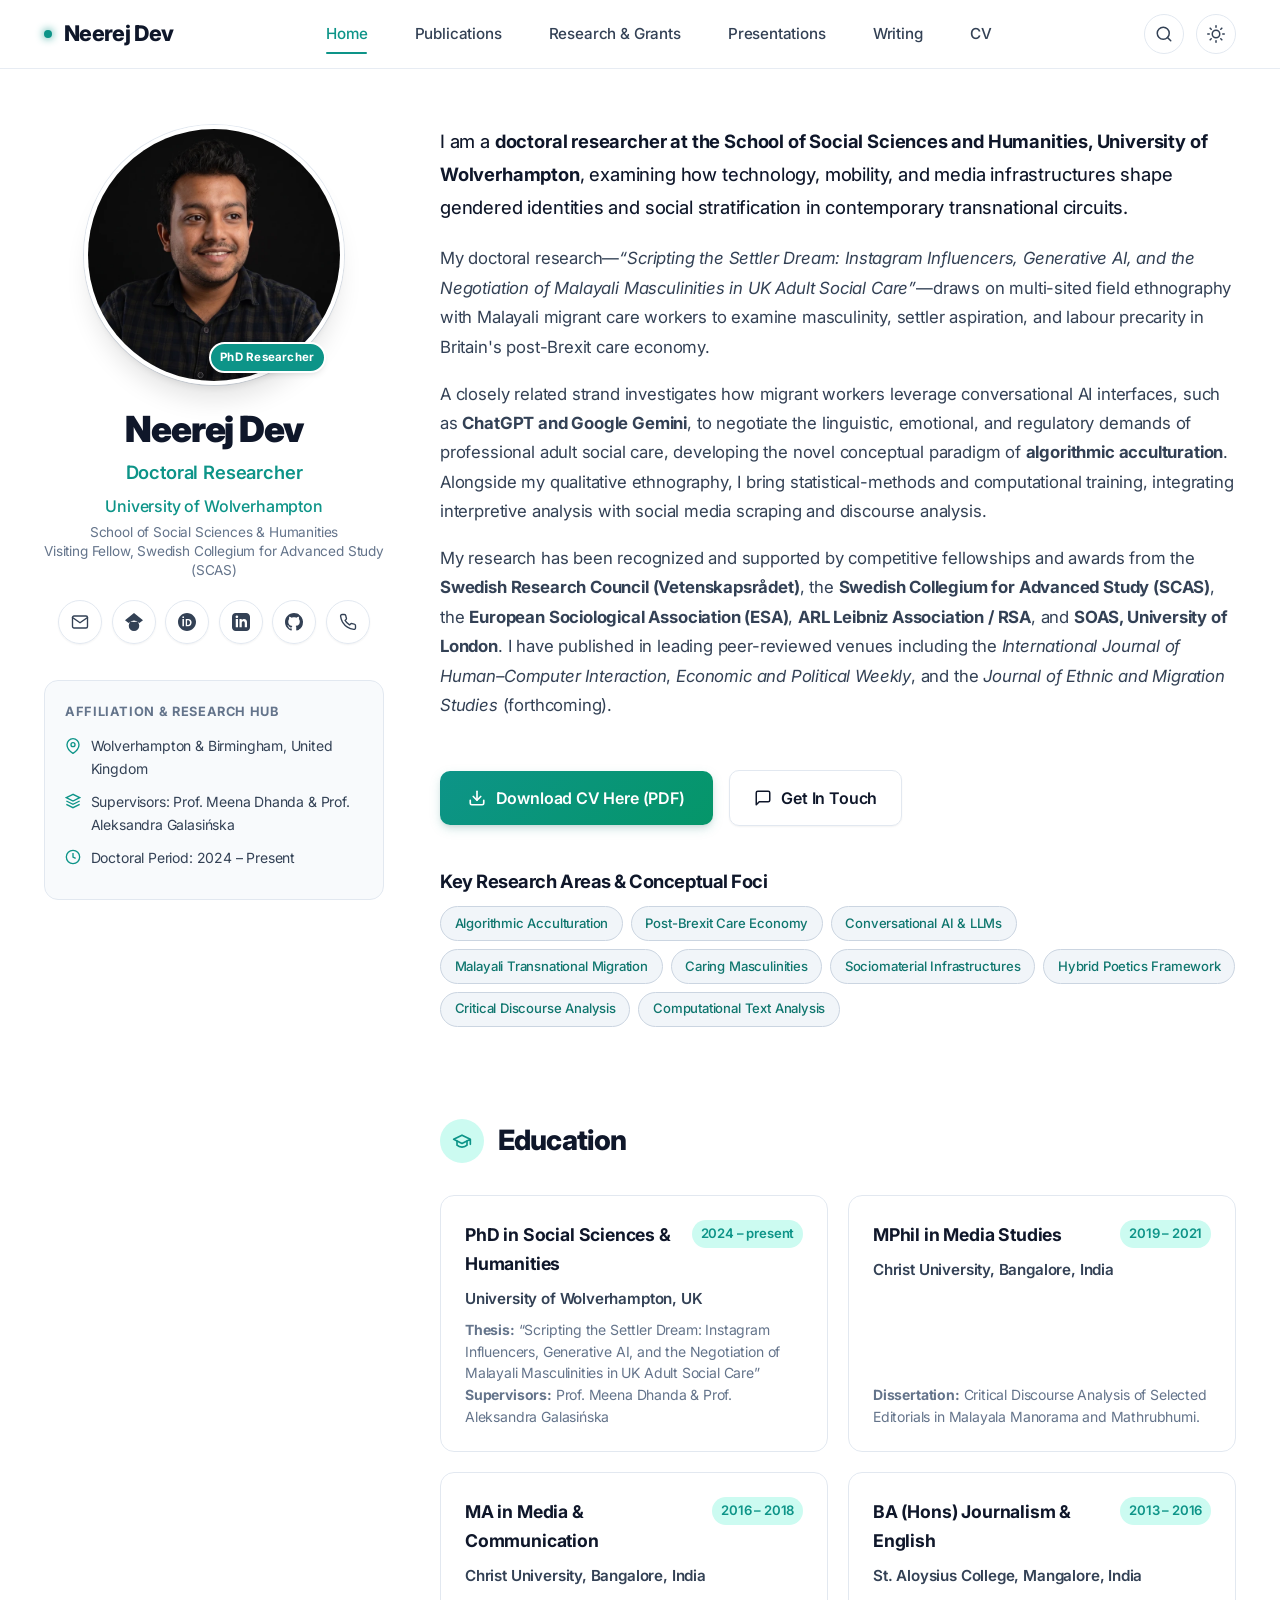
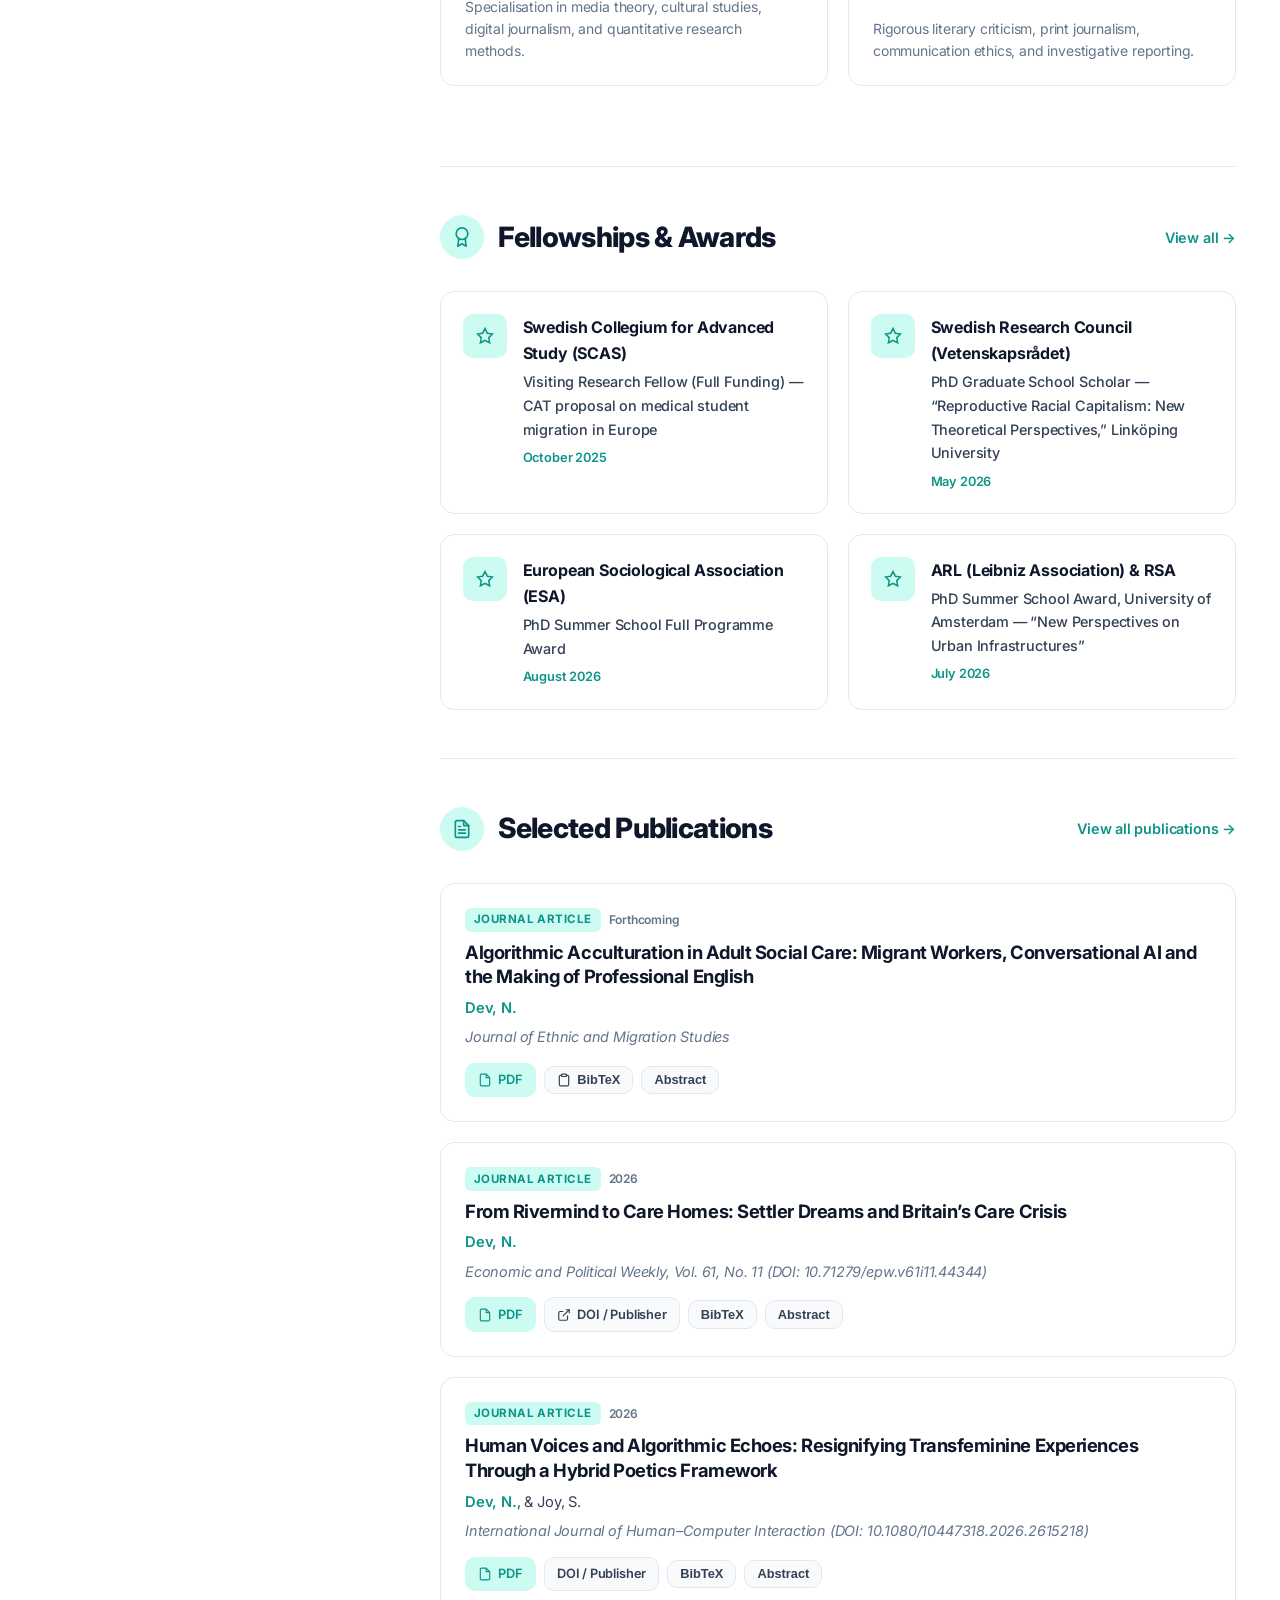
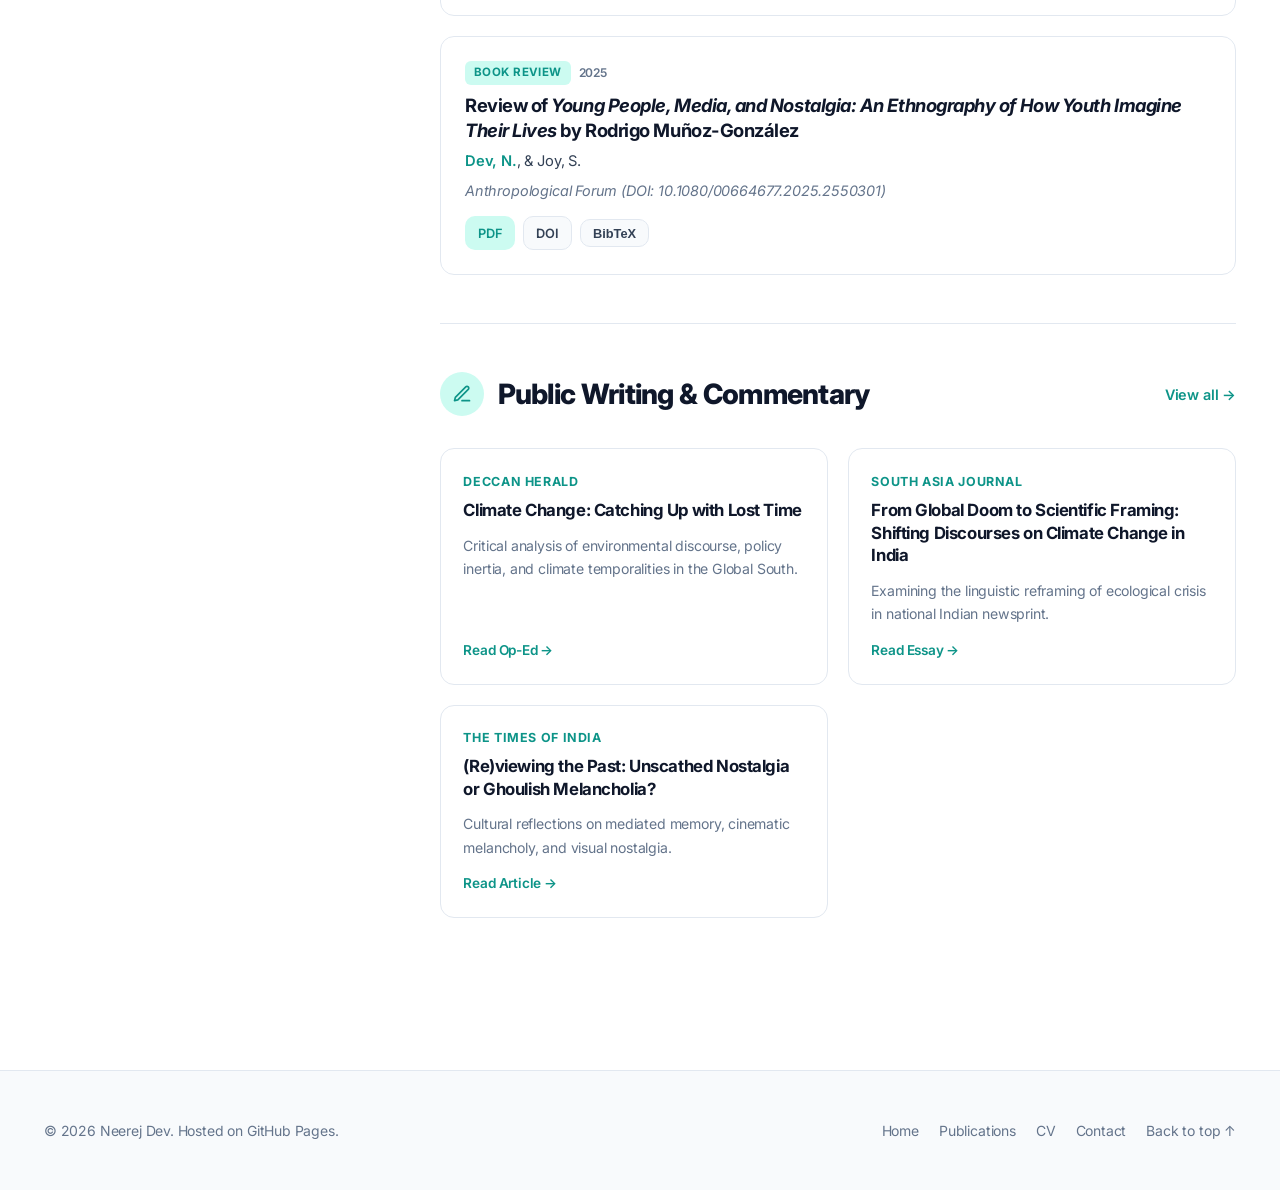
==== commit 3598fefa: "Remove references and referees sections from index and cv pages" ====
--- a/index.html
+++ b/index.html
@@ -599,52 +599,6 @@
               </div>
             </section>
 
-            <!-- ==============================================================
-                 ACADEMIC REFEREES
-                 ============================================================== -->
-            <section class="section" id="referees">
-              <div class="section-header">
-                <div class="section-title-wrap">
-                  <div class="section-icon-badge">
-                    <svg width="20" height="20" viewBox="0 0 24 24" fill="none" stroke="currentColor" stroke-width="2" stroke-linecap="round" stroke-linejoin="round">
-                      <path d="M17 21v-2a4 4 0 0 0-4-4H5a4 4 0 0 0-4 4v2"></path>
-                      <circle cx="9" cy="7" r="4"></circle>
-                      <path d="M23 21v-2a4 4 0 0 0-3-3.87"></path>
-                      <path d="M16 3.13a4 4 0 0 1 0 7.75"></path>
-                    </svg>
-                  </div>
-                  <h2 class="section-title">Academic Referees</h2>
-                </div>
-              </div>
-
-              <div class="referee-grid">
-                <div class="referee-card">
-                  <div class="referee-name">Professor Meena Dhanda DPhil (Oxford), SFHEA</div>
-                  <div class="referee-title">Professor of Philosophy and Cultural Politics, University of Wolverhampton</div>
-                  <div class="referee-desc">
-                    Visiting Professor, London School of Economics and Political Science (LSE)<br>
-                    Editor-in-Chief, <em>Oxford Intersections: Racism By Context</em> (Oxford University Press)
-                  </div>
-                  <a href="mailto:M.Dhanda@wlv.ac.uk" class="referee-email">
-                    <svg width="15" height="15" viewBox="0 0 24 24" fill="none" stroke="currentColor" stroke-width="2"><path d="M4 4h16c1.1 0 2 .9 2 2v12c0 1.1-.9 2-2 2H4c-1.1 0-2-.9-2-2V6c0-1.1.9-2 2-2z"></path><polyline points="22,6 12,13 2,6"></polyline></svg>
-                    M.Dhanda@wlv.ac.uk
-                  </a>
-                </div>
-
-                <div class="referee-card">
-                  <div class="referee-name">Dr Divya Kumari K. P.</div>
-                  <div class="referee-title">Assistant Professor, Department of Media Studies</div>
-                  <div class="referee-desc">
-                    CHRIST (Deemed to be University), Bangalore, India<br>
-                    Expertise in Critical Discourse Analysis, Media Pedagogy, and Political Communication
-                  </div>
-                  <a href="mailto:divyakumari.kp@cucc.in" class="referee-email">
-                    <svg width="15" height="15" viewBox="0 0 24 24" fill="none" stroke="currentColor" stroke-width="2"><path d="M4 4h16c1.1 0 2 .9 2 2v12c0 1.1-.9 2-2 2H4c-1.1 0-2-.9-2-2V6c0-1.1.9-2 2-2z"></path><polyline points="22,6 12,13 2,6"></polyline></svg>
-                    divyakumari.kp@cucc.in
-                  </a>
-                </div>
-              </div>
-            </section>
 
           </article>
         </div>
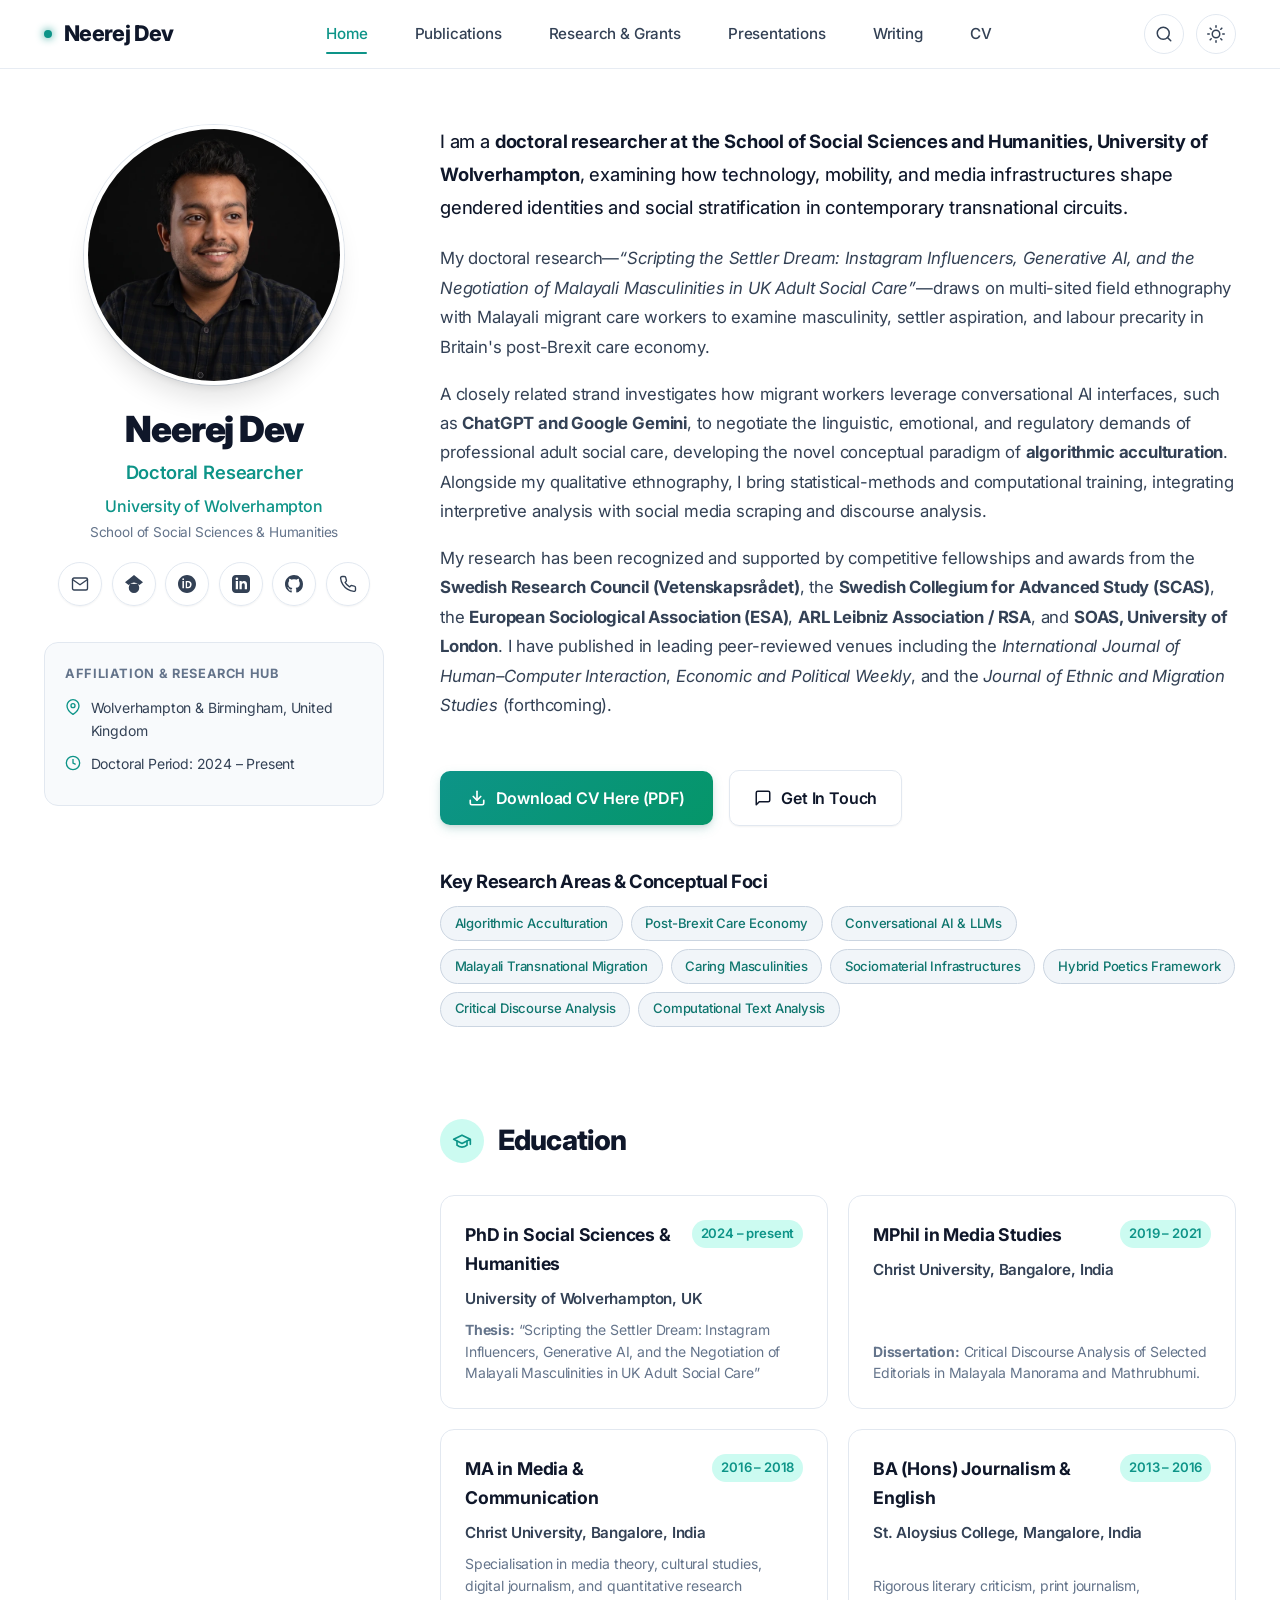
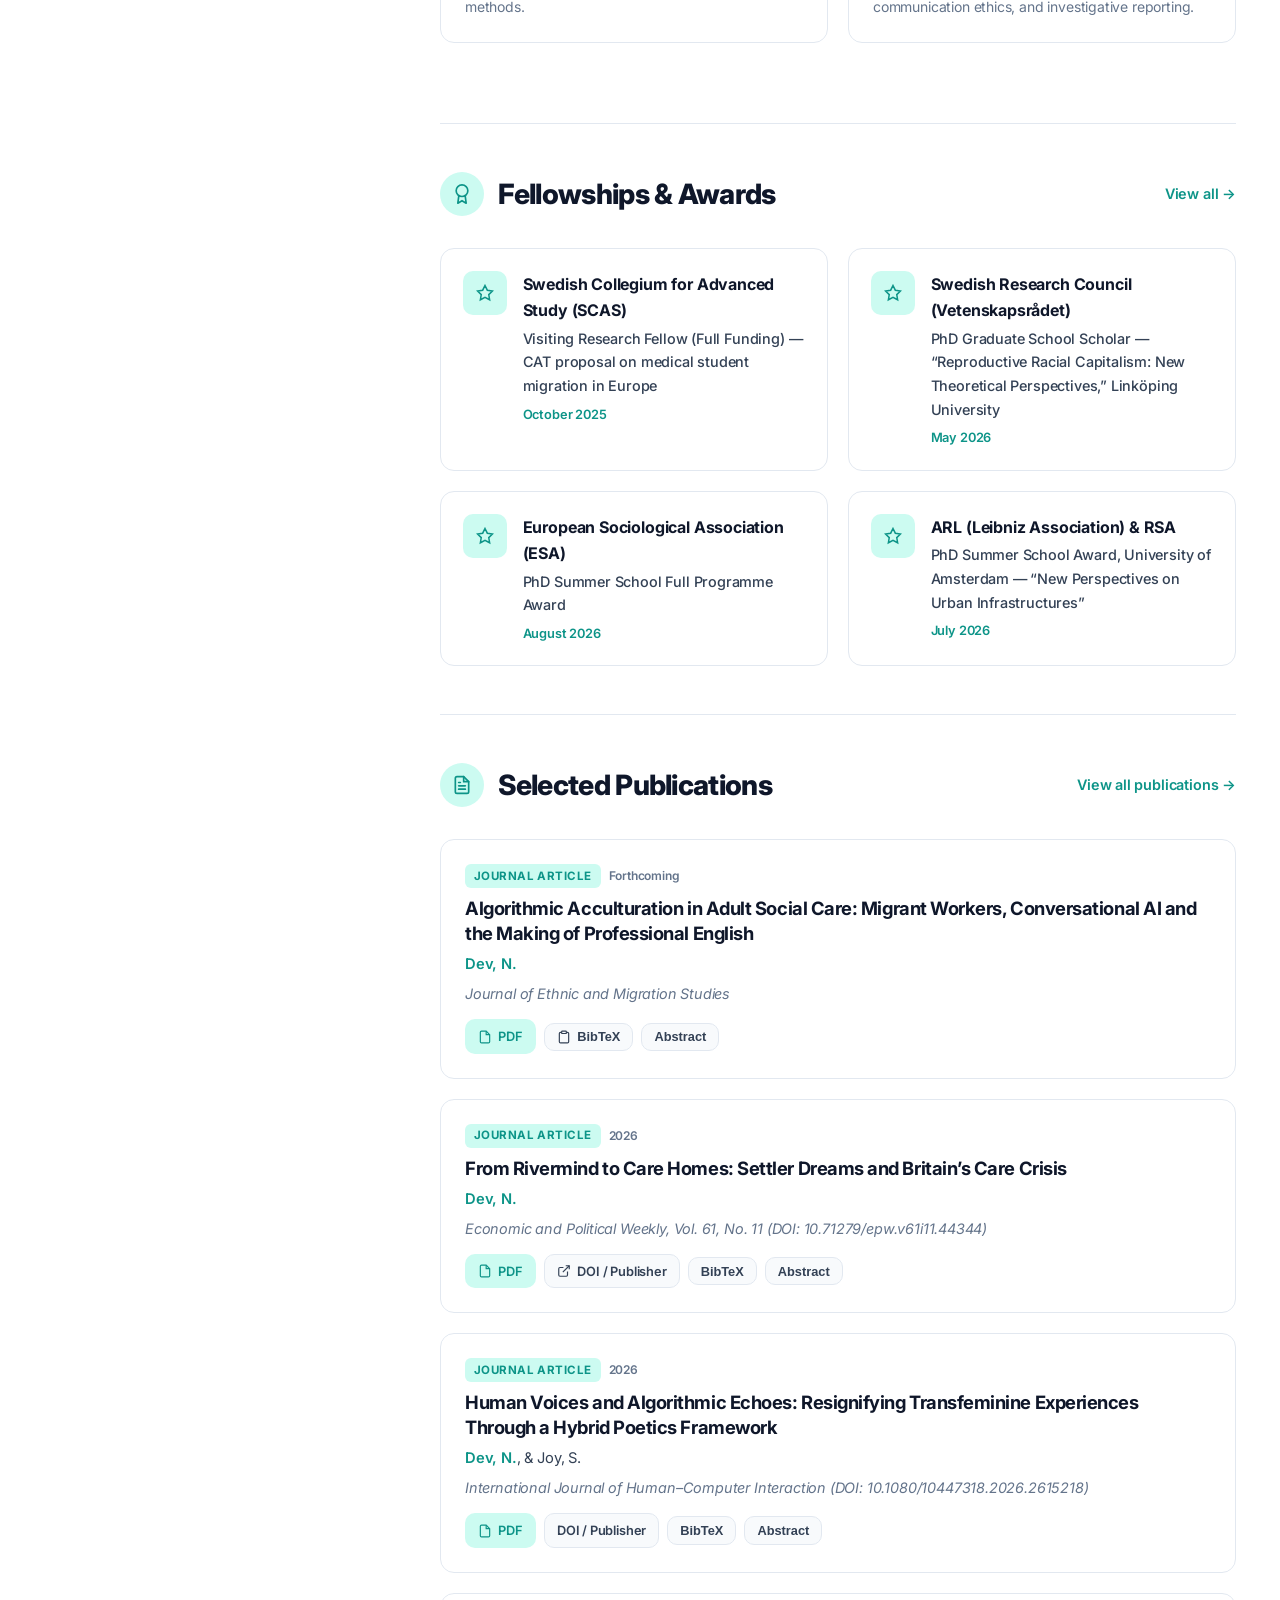
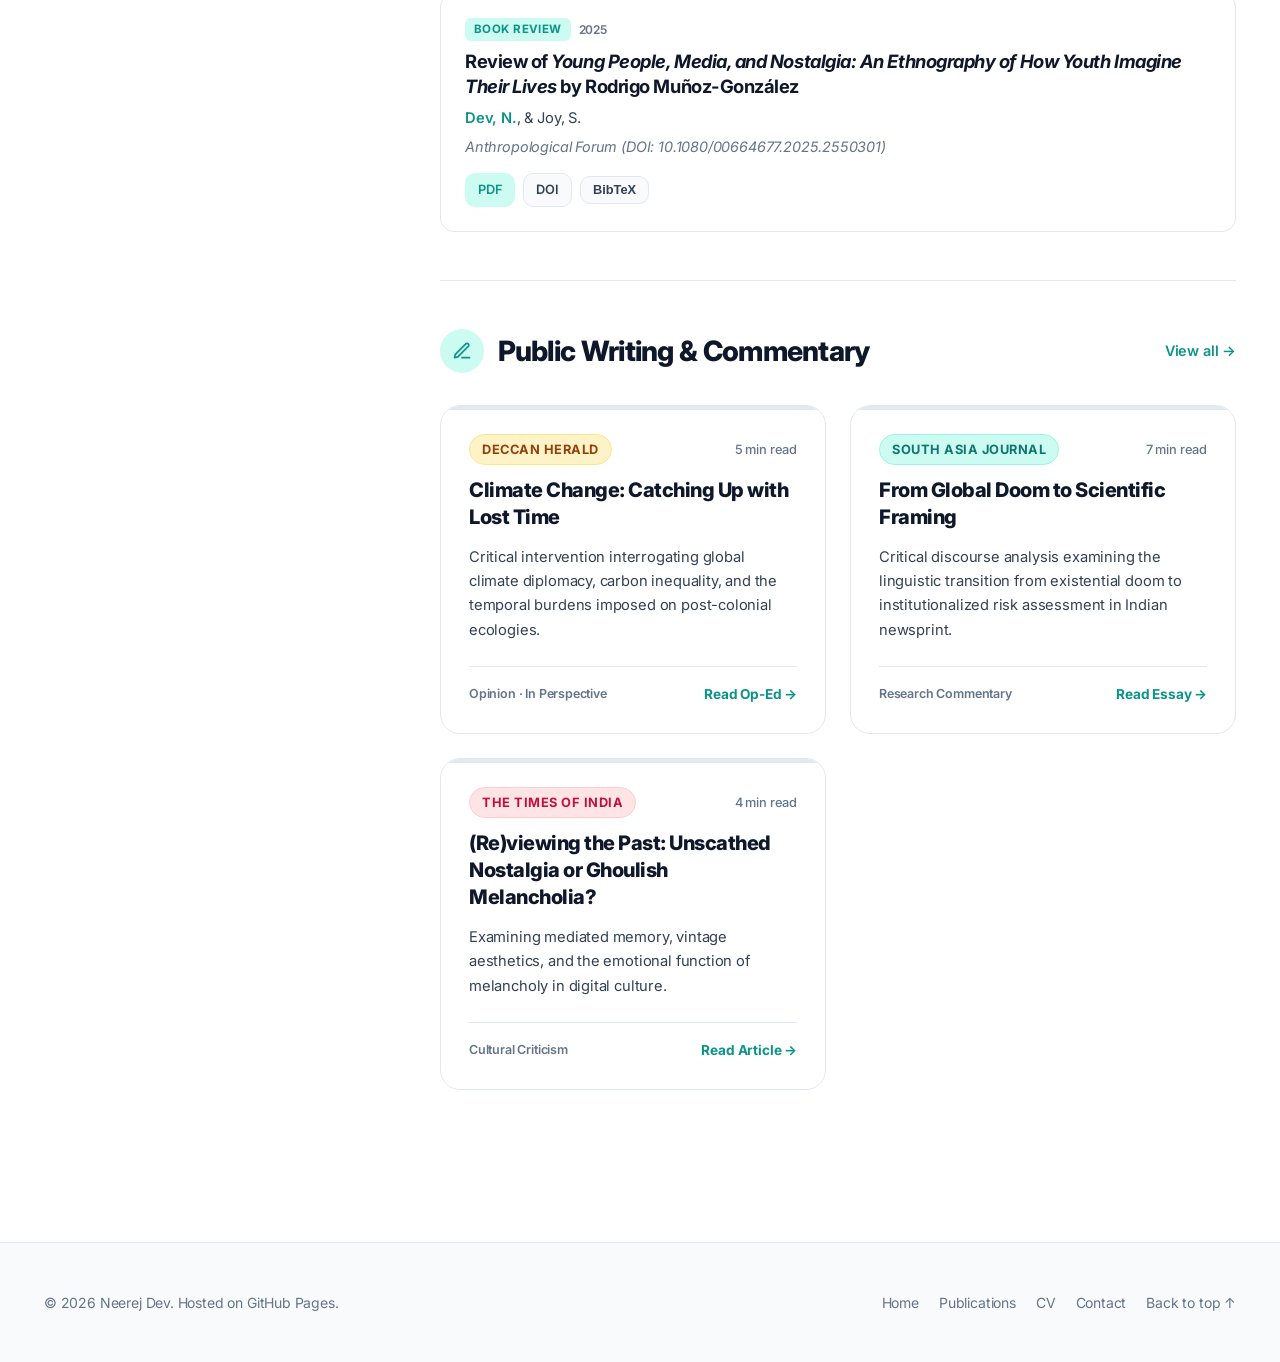
==== commit 69a5ec61: "Refine profile, remove badges/supervisors, and redesign writing page with visual editorial magazine " ====
--- a/index.html
+++ b/index.html
@@ -127,7 +127,6 @@
                 <source srcset="assets/images/neerej-avatar.webp" type="image/webp">
                 <img src="assets/images/neerej-avatar.png" alt="Neerej Dev" class="avatar-img" width="260" height="260" />
               </picture>
-              <span class="status-badge">PhD Researcher</span>
             </div>
 
             <h1 class="profile-name">Neerej Dev</h1>
@@ -136,8 +135,7 @@
               <a href="https://www.wlv.ac.uk" target="_blank" rel="noopener">University of Wolverhampton</a>
             </p>
             <p class="profile-fellowship">
-              School of Social Sciences & Humanities<br>
-              Visiting Fellow, Swedish Collegium for Advanced Study (SCAS)
+              School of Social Sciences & Humanities
             </p>
 
             <!-- Social Links (Round interactive buttons) -->
@@ -193,10 +191,6 @@
                 <li class="meta-item">
                   <svg width="16" height="16" viewBox="0 0 24 24" fill="none" stroke="currentColor" stroke-width="2"><path d="M21 10c0 7-9 13-9 13s-9-6-9-13a9 9 0 0 1 18 0z"></path><circle cx="12" cy="10" r="3"></circle></svg>
                   <span>Wolverhampton & Birmingham, United Kingdom</span>
-                </li>
-                <li class="meta-item">
-                  <svg width="16" height="16" viewBox="0 0 24 24" fill="none" stroke="currentColor" stroke-width="2"><path d="M12 2L2 7l10 5 10-5-10-5zM2 17l10 5 10-5M2 12l10 5 10-5"></path></svg>
-                  <span>Supervisors: Prof. Meena Dhanda & Prof. Aleksandra Galasińska</span>
                 </li>
                 <li class="meta-item">
                   <svg width="16" height="16" viewBox="0 0 24 24" fill="none" stroke="currentColor" stroke-width="2"><circle cx="12" cy="12" r="10"></circle><polyline points="12 6 12 12 16 14"></polyline></svg>
@@ -288,8 +282,7 @@
                   </div>
                   <div class="edu-institution">University of Wolverhampton, UK</div>
                   <div class="edu-details">
-                    <strong>Thesis:</strong> “Scripting the Settler Dream: Instagram Influencers, Generative AI, and the Negotiation of Malayali Masculinities in UK Adult Social Care”<br>
-                    <strong>Supervisors:</strong> Prof. Meena Dhanda & Prof. Aleksandra Galasińska
+                    <strong>Thesis:</strong> “Scripting the Settler Dream: Instagram Influencers, Generative AI, and the Negotiation of Malayali Masculinities in UK Adult Social Care”
                   </div>
                 </div>
 
@@ -557,44 +550,77 @@
                 <a href="writing.html" class="section-link">View all &rarr;</a>
               </div>
 
-              <div class="writing-grid">
-                <div class="writing-card">
+              <div class="editorial-grid">
+                <!-- Deccan Herald -->
+                <div class="editorial-card">
                   <div>
-                    <div class="writing-outlet">Deccan Herald</div>
-                    <h3 class="writing-title">Climate Change: Catching Up with Lost Time</h3>
-                    <p style="font-size: 0.88rem; color: var(--text-muted); margin-bottom: 0.85rem;">
-                      Critical analysis of environmental discourse, policy inertia, and climate temporalities in the Global South.
+                    <div class="editorial-badge-row" style="margin-bottom: 0.75rem;">
+                      <span class="outlet-chip chip-dh">Deccan Herald</span>
+                      <span class="reading-time">5 min read</span>
+                    </div>
+                    <h3 class="editorial-card-title">
+                      <a href="https://www.deccanherald.com/opinion/in-perspective/climate-change-catching-up-with-lost-time-1118784.html" target="_blank" rel="noopener">
+                        Climate Change: Catching Up with Lost Time
+                      </a>
+                    </h3>
+                    <p class="editorial-excerpt">
+                      Critical intervention interrogating global climate diplomacy, carbon inequality, and the temporal burdens imposed on post-colonial ecologies.
                     </p>
                   </div>
-                  <a href="https://www.deccanherald.com/opinion/in-perspective/climate-change-catching-up-with-lost-time-1118784.html" target="_blank" rel="noopener" class="writing-link">
-                    Read Op-Ed &rarr;
-                  </a>
-                </div>
-
-                <div class="writing-card">
+                  <div class="editorial-footer">
+                    <span style="font-size: 0.78rem; font-weight: 600; color: var(--text-muted);">Opinion &middot; In Perspective</span>
+                    <a href="https://www.deccanherald.com/opinion/in-perspective/climate-change-catching-up-with-lost-time-1118784.html" target="_blank" rel="noopener" class="editorial-cta-btn">
+                      Read Op-Ed &rarr;
+                    </a>
+                  </div>
+                </div>
+
+                <!-- South Asia Journal -->
+                <div class="editorial-card">
                   <div>
-                    <div class="writing-outlet">South Asia Journal</div>
-                    <h3 class="writing-title">From Global Doom to Scientific Framing: Shifting Discourses on Climate Change in India</h3>
-                    <p style="font-size: 0.88rem; color: var(--text-muted); margin-bottom: 0.85rem;">
-                      Examining the linguistic reframing of ecological crisis in national Indian newsprint.
+                    <div class="editorial-badge-row" style="margin-bottom: 0.75rem;">
+                      <span class="outlet-chip chip-saj">South Asia Journal</span>
+                      <span class="reading-time">7 min read</span>
+                    </div>
+                    <h3 class="editorial-card-title">
+                      <a href="http://southasiajournal.net/from-global-doom-to-scientific-framing-shifting-discourses-on-climate-change-in-india/" target="_blank" rel="noopener">
+                        From Global Doom to Scientific Framing
+                      </a>
+                    </h3>
+                    <p class="editorial-excerpt">
+                      Critical discourse analysis examining the linguistic transition from existential doom to institutionalized risk assessment in Indian newsprint.
                     </p>
                   </div>
-                  <a href="http://southasiajournal.net/from-global-doom-to-scientific-framing-shifting-discourses-on-climate-change-in-india/" target="_blank" rel="noopener" class="writing-link">
-                    Read Essay &rarr;
-                  </a>
-                </div>
-
-                <div class="writing-card">
+                  <div class="editorial-footer">
+                    <span style="font-size: 0.78rem; font-weight: 600; color: var(--text-muted);">Research Commentary</span>
+                    <a href="http://southasiajournal.net/from-global-doom-to-scientific-framing-shifting-discourses-on-climate-change-in-india/" target="_blank" rel="noopener" class="editorial-cta-btn">
+                      Read Essay &rarr;
+                    </a>
+                  </div>
+                </div>
+
+                <!-- Times of India -->
+                <div class="editorial-card">
                   <div>
-                    <div class="writing-outlet">The Times of India</div>
-                    <h3 class="writing-title">(Re)viewing the Past: Unscathed Nostalgia or Ghoulish Melancholia?</h3>
-                    <p style="font-size: 0.88rem; color: var(--text-muted); margin-bottom: 0.85rem;">
-                      Cultural reflections on mediated memory, cinematic melancholy, and visual nostalgia.
+                    <div class="editorial-badge-row" style="margin-bottom: 0.75rem;">
+                      <span class="outlet-chip chip-toi">The Times of India</span>
+                      <span class="reading-time">4 min read</span>
+                    </div>
+                    <h3 class="editorial-card-title">
+                      <a href="https://timesofindia.indiatimes.com/blogs/the-untravelled-postcards/reviewing-the-past-unscathed-nostalgia-or-ghoulish-melancholia/" target="_blank" rel="noopener">
+                        (Re)viewing the Past: Unscathed Nostalgia or Ghoulish Melancholia?
+                      </a>
+                    </h3>
+                    <p class="editorial-excerpt">
+                      Examining mediated memory, vintage aesthetics, and the emotional function of melancholy in digital culture.
                     </p>
                   </div>
-                  <a href="https://timesofindia.indiatimes.com/blogs/the-untravelled-postcards/reviewing-the-past-unscathed-nostalgia-or-ghoulish-melancholia/" target="_blank" rel="noopener" class="writing-link">
-                    Read Article &rarr;
-                  </a>
+                  <div class="editorial-footer">
+                    <span style="font-size: 0.78rem; font-weight: 600; color: var(--text-muted);">Cultural Criticism</span>
+                    <a href="https://timesofindia.indiatimes.com/blogs/the-untravelled-postcards/reviewing-the-past-unscathed-nostalgia-or-ghoulish-melancholia/" target="_blank" rel="noopener" class="editorial-cta-btn">
+                      Read Article &rarr;
+                    </a>
+                  </div>
                 </div>
               </div>
             </section>
--- a/assets/css/style.css
+++ b/assets/css/style.css
@@ -1242,3 +1242,235 @@
     justify-content: flex-start;
   }
 }
+
+/* ==========================================================================
+   ENHANCED EDITORIAL WRITING STYLES
+   ========================================================================== */
+.featured-editorial {
+  background: var(--card-bg);
+  border: 1px solid var(--card-border);
+  border-radius: var(--radius-xl);
+  padding: 2.25rem;
+  margin-bottom: 2.5rem;
+  position: relative;
+  overflow: hidden;
+  box-shadow: var(--shadow-lg);
+  transition: var(--transition);
+}
+
+.featured-editorial:hover {
+  transform: translateY(-3px);
+  border-color: var(--accent-primary);
+  box-shadow: var(--shadow-xl), 0 10px 25px -5px var(--accent-glow);
+}
+
+.featured-editorial::before {
+  content: '';
+  position: absolute;
+  top: 0;
+  left: 0;
+  right: 0;
+  height: 5px;
+  background: linear-gradient(90deg, #0d9488, #059669, #3b82f6);
+}
+
+.editorial-badge-row {
+  display: flex;
+  align-items: center;
+  gap: 0.75rem;
+  flex-wrap: wrap;
+  margin-bottom: 1.25rem;
+}
+
+.featured-pill {
+  font-size: 0.72rem;
+  font-weight: 800;
+  text-transform: uppercase;
+  letter-spacing: 0.08em;
+  background: linear-gradient(135deg, var(--accent-primary), var(--accent-secondary));
+  color: #ffffff;
+  padding: 0.25rem 0.65rem;
+  border-radius: var(--radius-full);
+}
+
+.outlet-chip {
+  display: inline-flex;
+  align-items: center;
+  gap: 0.4rem;
+  font-size: 0.8rem;
+  font-weight: 700;
+  padding: 0.25rem 0.75rem;
+  border-radius: var(--radius-full);
+  text-transform: uppercase;
+  letter-spacing: 0.04em;
+}
+
+.chip-dh {
+  background: #fef3c7;
+  color: #92400e;
+  border: 1px solid #fde68a;
+}
+[data-theme="dark"] .chip-dh {
+  background: rgba(180, 83, 9, 0.2);
+  color: #fcd34d;
+  border-color: rgba(252, 211, 77, 0.3);
+}
+
+.chip-saj {
+  background: #ccfbf1;
+  color: #0f766e;
+  border: 1px solid #99f6e4;
+}
+[data-theme="dark"] .chip-saj {
+  background: rgba(13, 148, 136, 0.2);
+  color: #2dd4bf;
+  border-color: rgba(45, 212, 191, 0.3);
+}
+
+.chip-toi {
+  background: #ffe4e6;
+  color: #be123c;
+  border: 1px solid #fecdd3;
+}
+[data-theme="dark"] .chip-toi {
+  background: rgba(225, 29, 72, 0.2);
+  color: #fda4af;
+  border-color: rgba(253, 164, 175, 0.3);
+}
+
+.chip-dw {
+  background: #e0e7ff;
+  color: #3730a3;
+  border: 1px solid #c7d2fe;
+}
+[data-theme="dark"] .chip-dw {
+  background: rgba(79, 70, 229, 0.2);
+  color: #a5b4fc;
+  border-color: rgba(165, 180, 252, 0.3);
+}
+
+.reading-time {
+  font-size: 0.8rem;
+  font-weight: 500;
+  color: var(--text-muted);
+  display: inline-flex;
+  align-items: center;
+  gap: 0.35rem;
+  margin-left: auto;
+}
+
+.editorial-headline {
+  font-size: 1.65rem;
+  font-weight: 800;
+  line-height: 1.3;
+  margin-bottom: 1rem;
+  color: var(--text-primary);
+}
+
+.editorial-headline a {
+  color: inherit;
+}
+
+.editorial-headline a:hover {
+  color: var(--accent-primary);
+}
+
+.quote-callout {
+  background: var(--bg-secondary);
+  border-left: 4px solid var(--accent-primary);
+  border-radius: 0 var(--radius-md) var(--radius-md) 0;
+  padding: 1rem 1.25rem;
+  font-size: 0.95rem;
+  font-style: italic;
+  color: var(--text-secondary);
+  line-height: 1.6;
+  margin: 1.25rem 0;
+}
+
+.editorial-grid {
+  display: grid;
+  grid-template-columns: repeat(auto-fit, minmax(360px, 1fr));
+  gap: 1.5rem;
+}
+
+.editorial-card {
+  background: var(--card-bg);
+  border: 1px solid var(--card-border);
+  border-radius: var(--radius-xl);
+  padding: 1.75rem;
+  display: flex;
+  flex-direction: column;
+  justify-content: space-between;
+  transition: var(--transition);
+  position: relative;
+  overflow: hidden;
+}
+
+.editorial-card:hover {
+  transform: translateY(-4px);
+  border-color: var(--card-hover-border);
+  box-shadow: var(--shadow-xl);
+}
+
+.editorial-card::before {
+  content: '';
+  position: absolute;
+  top: 0;
+  left: 0;
+  width: 100%;
+  height: 4px;
+  background: var(--card-border);
+  transition: background 0.3s ease;
+}
+
+.editorial-card:hover::before {
+  background: var(--accent-primary);
+}
+
+.editorial-card-title {
+  font-size: 1.25rem;
+  font-weight: 800;
+  line-height: 1.35;
+  margin: 0.75rem 0 0.85rem;
+  color: var(--text-primary);
+}
+
+.editorial-card-title a {
+  color: inherit;
+}
+
+.editorial-card-title a:hover {
+  color: var(--accent-primary);
+}
+
+.editorial-excerpt {
+  font-size: 0.92rem;
+  color: var(--text-secondary);
+  line-height: 1.65;
+  margin-bottom: 1.5rem;
+}
+
+.editorial-footer {
+  display: flex;
+  align-items: center;
+  justify-content: space-between;
+  padding-top: 1rem;
+  border-top: 1px solid var(--card-border);
+  margin-top: auto;
+}
+
+.editorial-cta-btn {
+  display: inline-flex;
+  align-items: center;
+  gap: 0.45rem;
+  font-size: 0.85rem;
+  font-weight: 700;
+  color: var(--accent-primary);
+  transition: var(--transition);
+}
+
+.editorial-cta-btn:hover {
+  color: var(--accent-hover);
+  transform: translateX(4px);
+}
+
